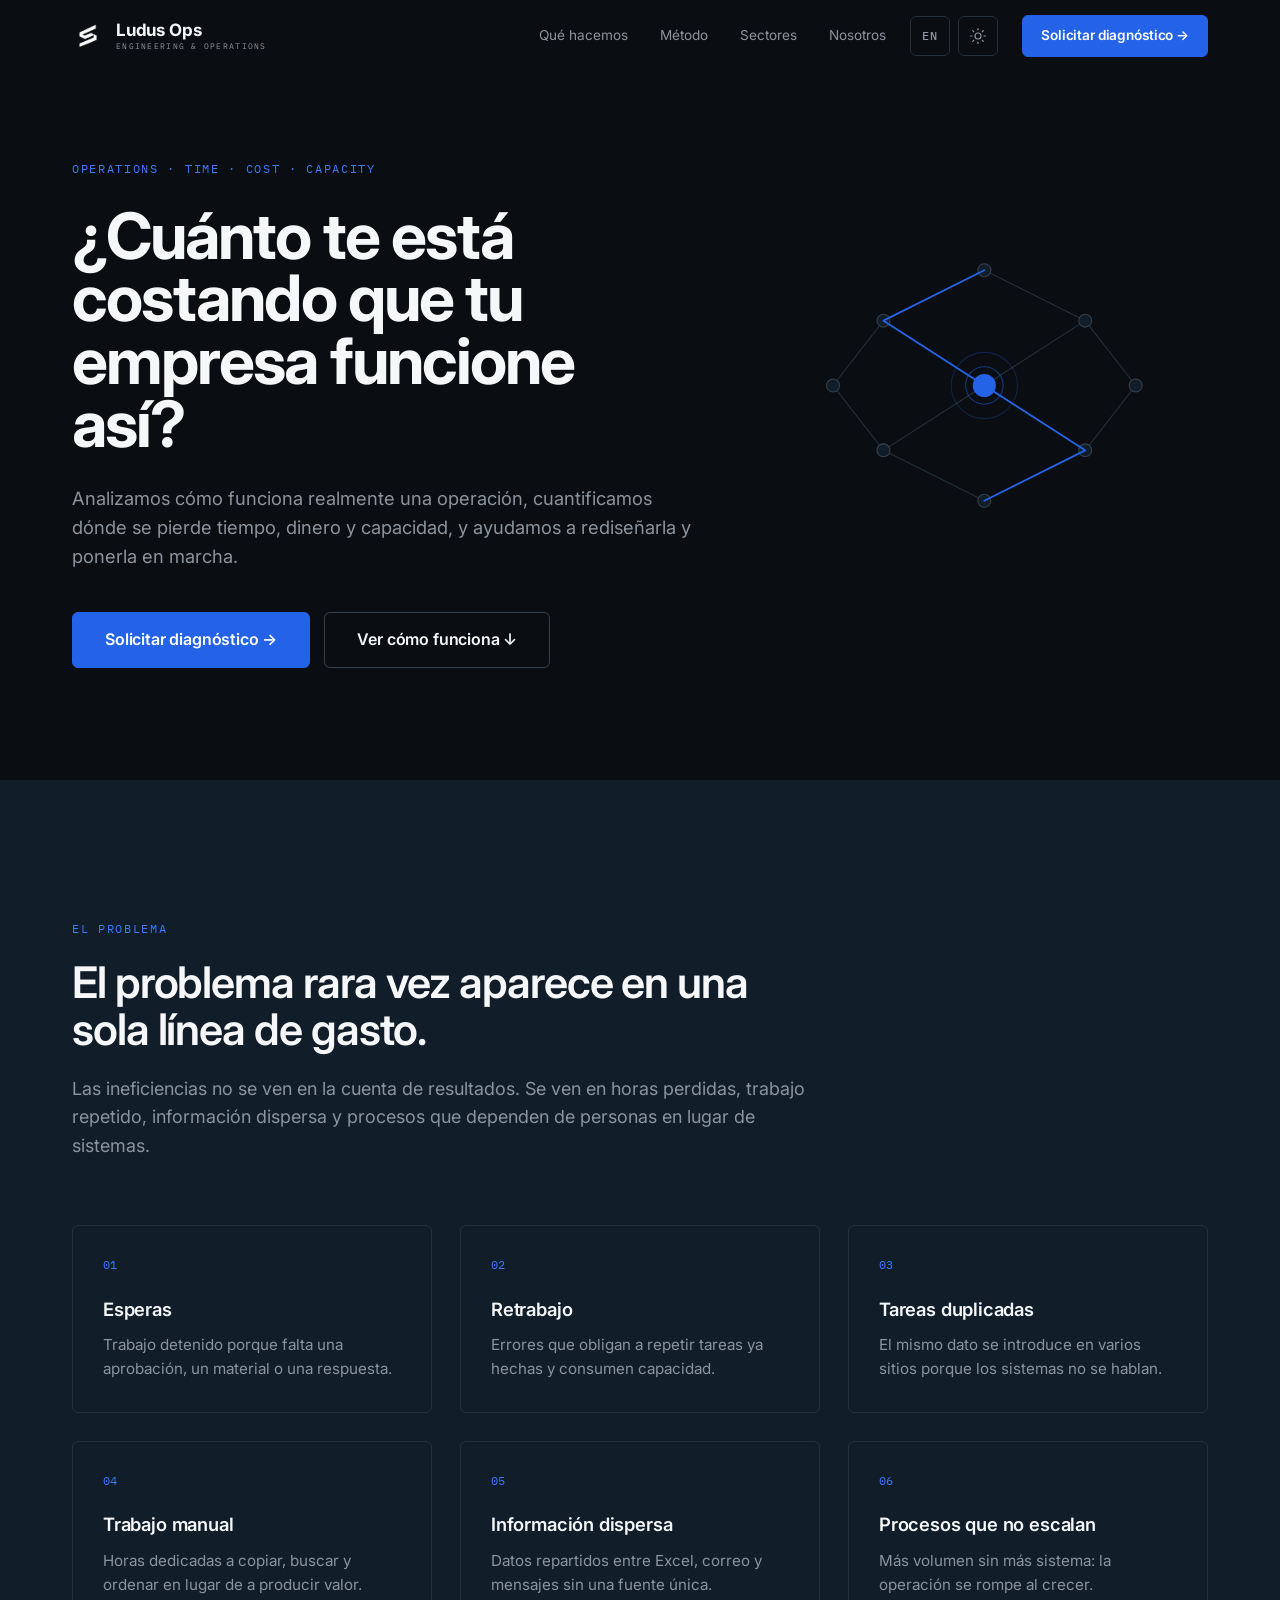
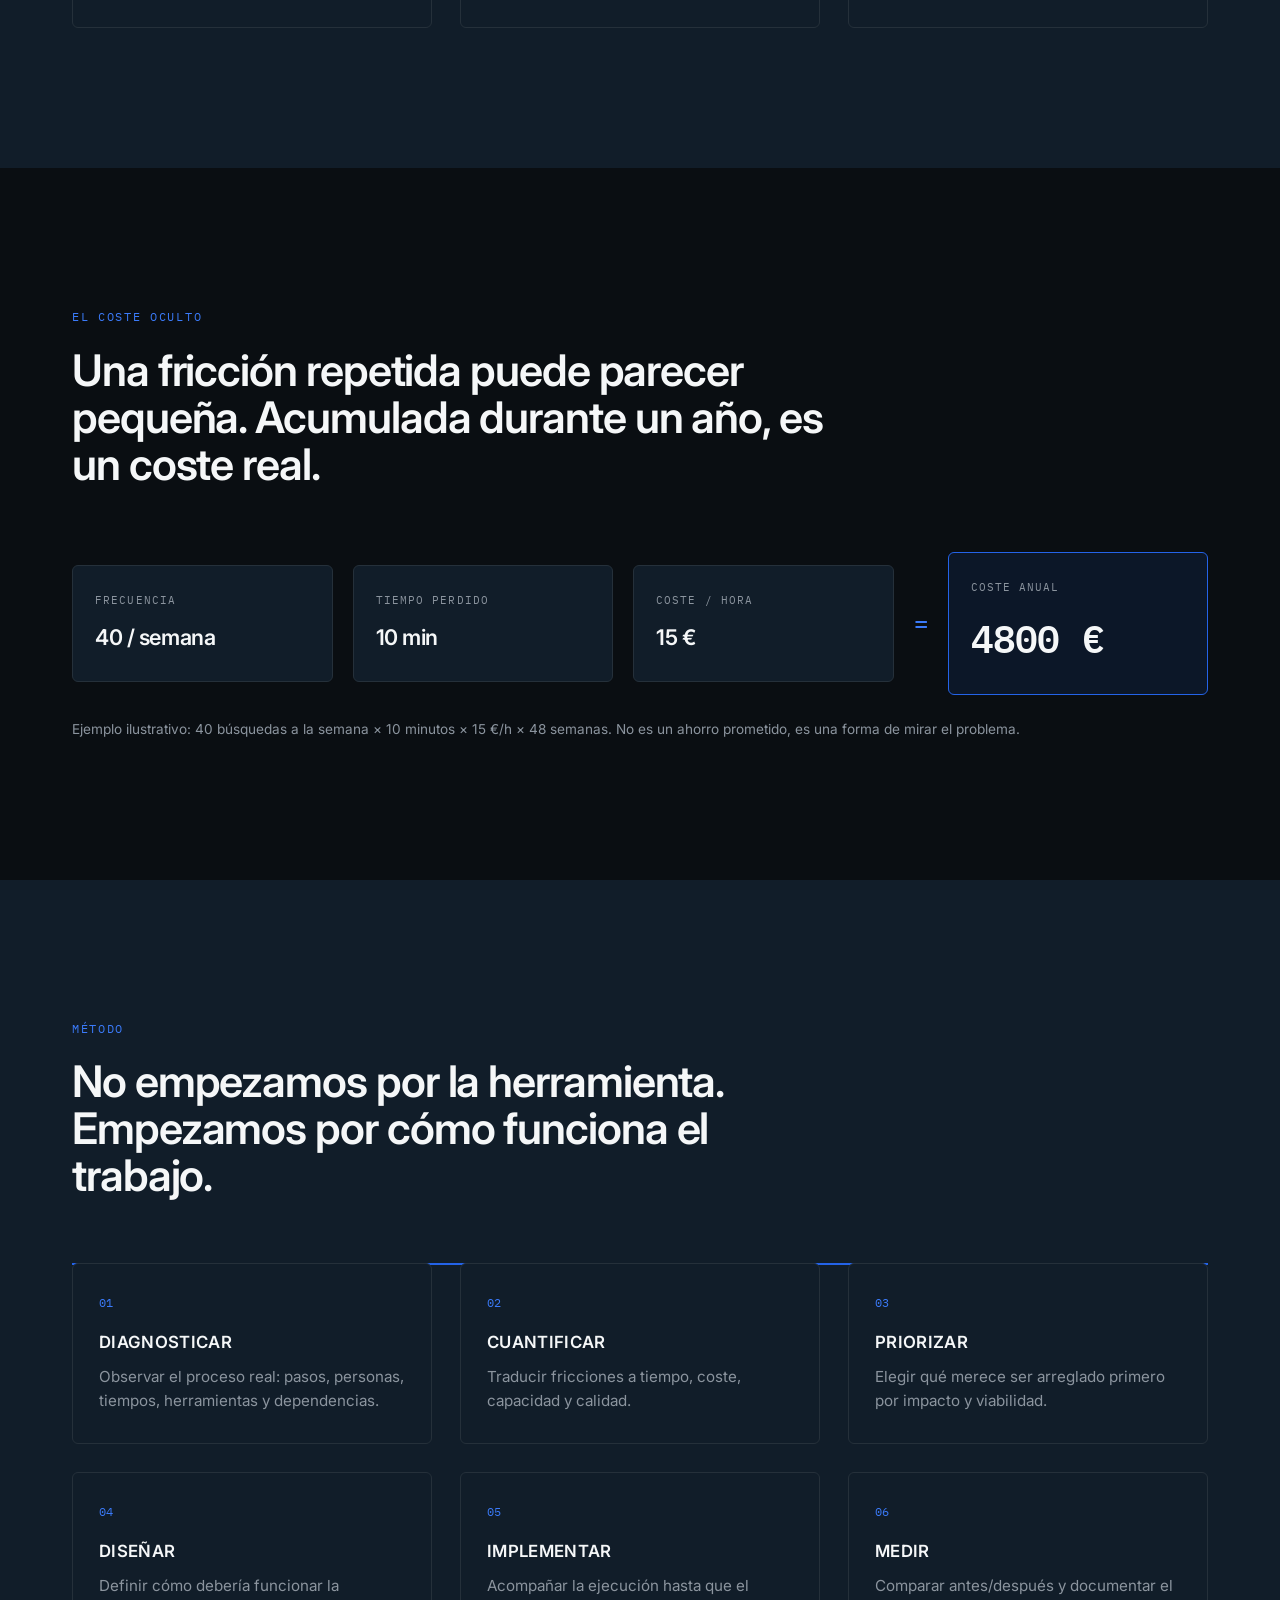
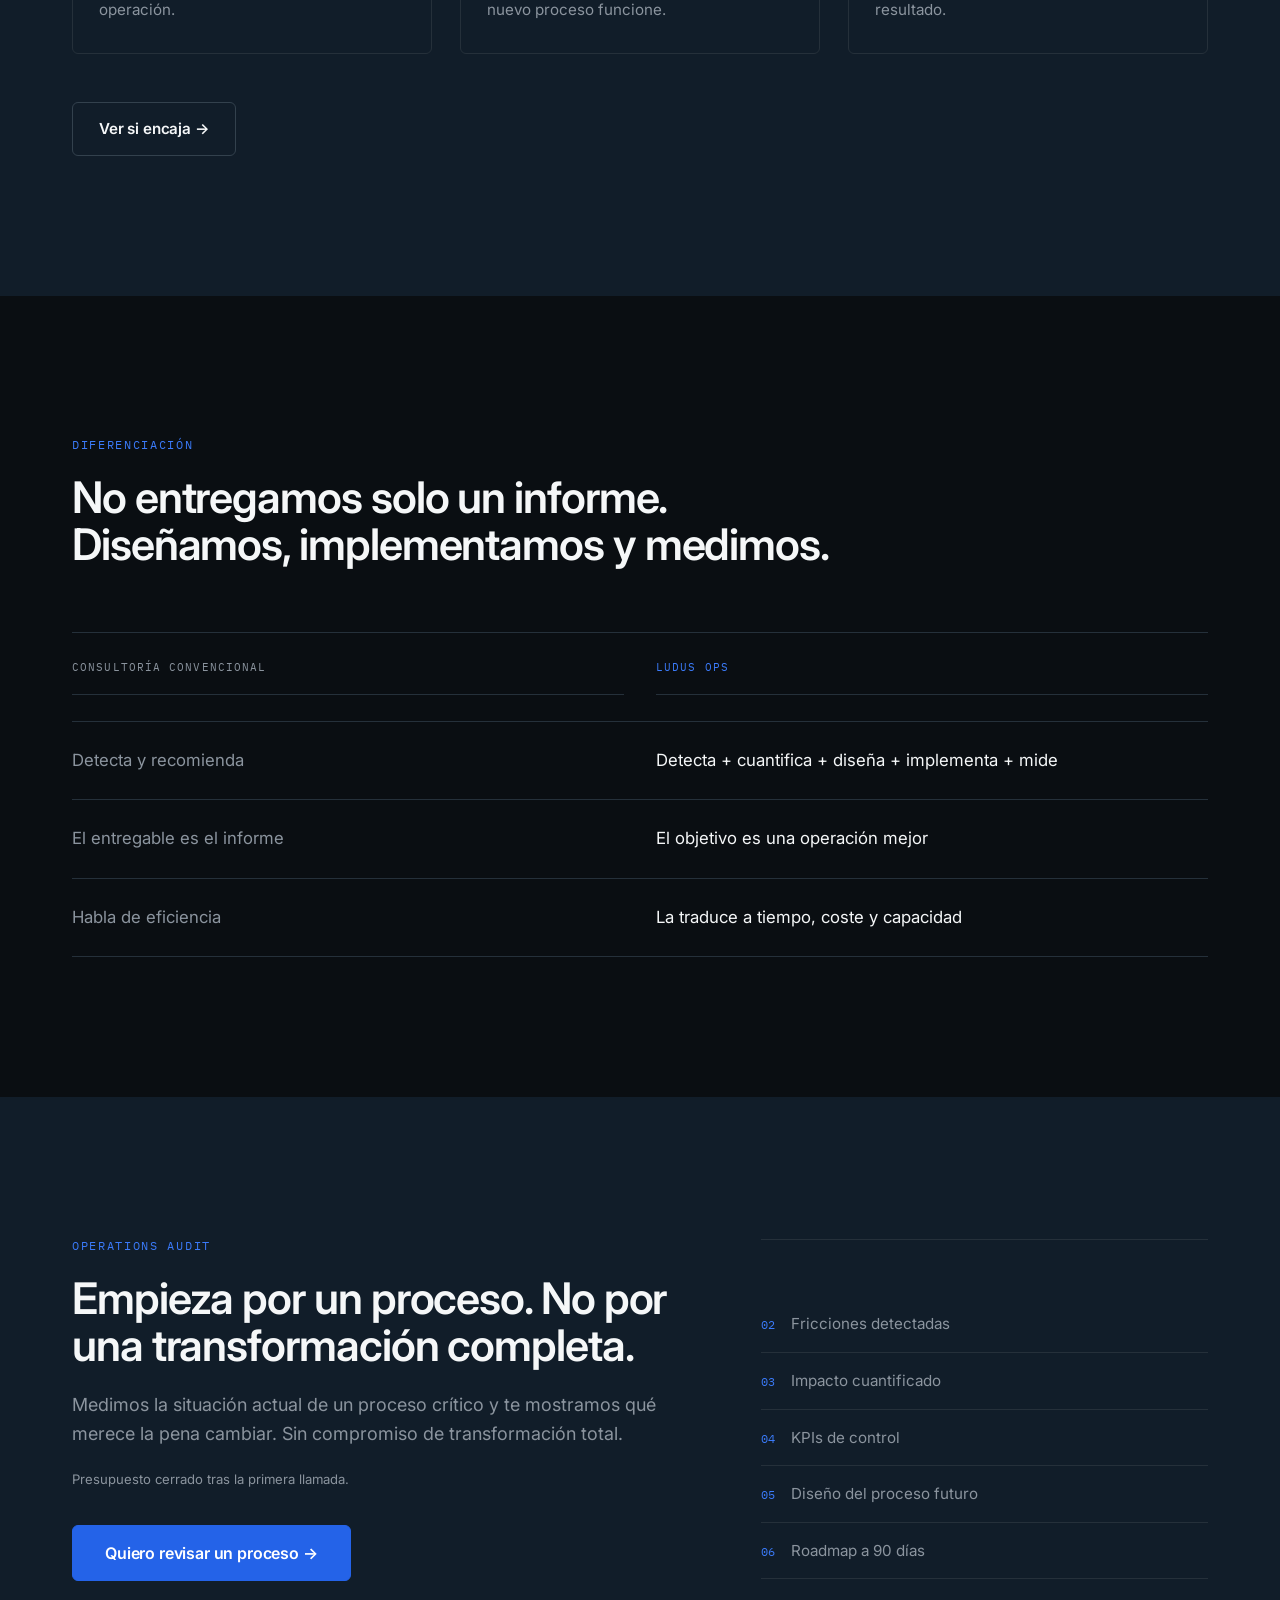
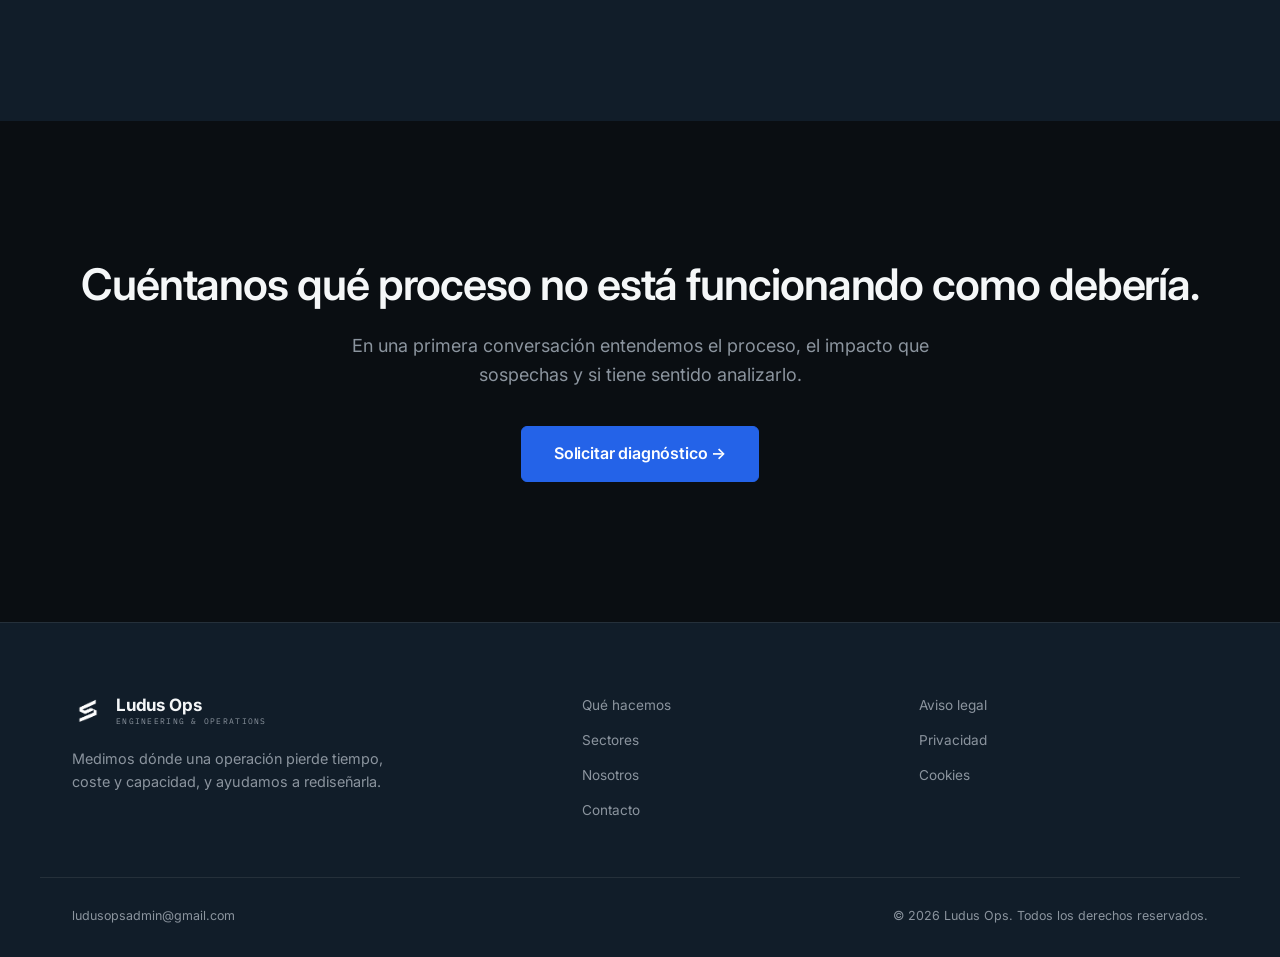
==== index.html @ 8fc9768c "Web Ludus Ops: captación de leads con Supabase y panel de diagnóstico" ====
<!DOCTYPE html>
<html lang="es">
<head>
  <meta charset="UTF-8" />
  <meta name="viewport" content="width=device-width, initial-scale=1.0" />

  <title>Ludus Ops — Engineering &amp; Operations Architecture</title>
  <meta name="description" content="Analizamos cómo funciona realmente tu operación, cuantificamos dónde se pierde tiempo, dinero y capacidad, y ayudamos a rediseñarla y ponerla en marcha." />
  <meta name="robots" content="index, follow" />
  <meta name="theme-color" content="#0A0E12" />

  <meta property="og:type" content="website" />
  <meta property="og:site_name" content="Ludus Ops" />
  <meta property="og:locale" content="es_ES" />
  <meta property="og:title" content="Ludus Ops — Engineering &amp; Operations Architecture" />
  <meta property="og:description" content="Analizamos cómo funciona realmente tu operación, cuantificamos dónde se pierde tiempo, dinero y capacidad, y ayudamos a rediseñarla." />
  <meta property="og:url" content="https://ludusops.com/" />
  <meta property="og:image" content="assets/og-image.svg" />
  <meta name="twitter:card" content="summary_large_image" />
  <meta name="twitter:title" content="Ludus Ops — Engineering &amp; Operations Architecture" />
  <meta name="twitter:description" content="Analizamos cómo funciona realmente tu operación y cuantificamos dónde se pierde tiempo, dinero y capacidad." />
  <meta name="twitter:image" content="assets/og-image.svg" />

  <link rel="icon" type="image/svg+xml" href="assets/favicon.svg" />
  <link rel="preconnect" href="https://fonts.googleapis.com" />
  <link rel="preconnect" href="https://fonts.gstatic.com" crossorigin />
  <link href="https://fonts.googleapis.com/css2?family=Inter:wght@400;500;600;700&family=IBM+Plex+Mono:wght@400;500&display=swap" rel="stylesheet" />
  <link rel="stylesheet" href="style.css" />
  <script>(function(){var d=document.documentElement;try{d.setAttribute('data-theme',localStorage.getItem('ludus-theme')==='light'?'light':'dark');if(localStorage.getItem('ludus-lang')==='en'){d.classList.add('i18n-pending');setTimeout(function(){d.classList.remove('i18n-pending');},1500);}}catch(e){d.setAttribute('data-theme','dark');}})();</script>
</head>
<body>
  <a class="skip-link" href="#inicio">Saltar al contenido</a>

  <!-- ============================= NAVBAR ============================= -->
  <header class="nav" id="nav">
    <div class="container nav__inner">
      <a class="logo" href="index.html" aria-label="Ludus Ops — Inicio">
        <img class="logo__mark" src="assets/logo-mark.png" alt="" width="34" height="34" />
        <span class="logo__text">
          <span class="logo__name">Ludus Ops</span>
          <span class="logo__sub">Engineering &amp; Operations</span>
        </span>
      </a>

      <nav class="nav__links" id="navLinks" aria-label="Navegación principal">
        <a href="que-hacemos.html">Qué hacemos</a>
        <a href="que-hacemos.html#metodo">Método</a>
        <a href="sectores.html">Sectores</a>
        <a href="nosotros.html">Nosotros</a>
        <a class="btn btn--primary nav__cta nav__cta--mobile" href="contacto.html">Solicitar diagnóstico →</a>
      </nav>

      <div class="nav__tools">
        <button class="nav__tool" id="langToggle" type="button" lang="en" aria-label="Switch to English">EN</button>
        <button class="nav__tool" id="themeToggle" type="button" aria-label="Activar modo claro">
          <svg class="icon-sun" viewBox="0 0 24 24" width="18" height="18" fill="none" stroke="currentColor" stroke-width="1.6" stroke-linecap="round" aria-hidden="true"><circle cx="12" cy="12" r="4"/><path d="M12 2v2M12 20v2M4.9 4.9l1.4 1.4M17.7 17.7l1.4 1.4M2 12h2M20 12h2M4.9 19.1l1.4-1.4M17.7 6.3l1.4-1.4"/></svg>
          <svg class="icon-moon" viewBox="0 0 24 24" width="18" height="18" fill="none" stroke="currentColor" stroke-width="1.6" stroke-linecap="round" stroke-linejoin="round" aria-hidden="true"><path d="M20 14.5A8 8 0 0 1 9.5 4a8 8 0 1 0 10.5 10.5z"/></svg>
        </button>
      </div>

      <a class="btn btn--primary nav__cta nav__cta--desktop" href="contacto.html">Solicitar diagnóstico →</a>

      <button class="nav__toggle" id="navToggle" type="button" aria-expanded="false" aria-controls="navLinks" aria-label="Abrir menú">
        <span></span><span></span><span></span>
      </button>
    </div>
  </header>

  <main>
    <!-- ============================= HERO ============================= -->
    <section class="hero" id="inicio">
      <div class="container hero__grid">
        <div class="hero__content">
          <p class="eyebrow hero__eyebrow">OPERATIONS · TIME · COST · CAPACITY</p>
          <h1 class="hero__title">¿Cuánto te está costando que tu empresa funcione así?</h1>
          <p class="hero__text">
            Analizamos cómo funciona realmente una operación, cuantificamos dónde se
            pierde tiempo, dinero y capacidad, y ayudamos a rediseñarla y ponerla en marcha.
          </p>
          <div class="hero__actions">
            <a class="btn btn--primary btn--lg" href="contacto.html">Solicitar diagnóstico →</a>
            <a class="btn btn--ghost btn--lg" href="#metodo">Ver cómo funciona ↓</a>
          </div>
        </div>

        <div class="hero__visual" aria-hidden="true">
          <svg viewBox="0 0 620 520" fill="none" xmlns="http://www.w3.org/2000/svg">
            <g stroke="#25303A" stroke-width="1.5">
              <path d="M310 60 L170 130 M310 60 L450 130 M170 130 L100 220 M170 130 L310 220 M450 130 L310 220 M450 130 L520 220 M100 220 L170 310 M310 220 L170 310 M310 220 L450 310 M520 220 L450 310 M170 310 L310 380 M450 310 L310 380" />
            </g>
            <g fill="#111D29" stroke="#33414D" stroke-width="1.5">
              <circle cx="310" cy="60" r="9" />
              <circle cx="170" cy="130" r="9" />
              <circle cx="450" cy="130" r="9" />
              <circle cx="100" cy="220" r="9" />
              <circle cx="520" cy="220" r="9" />
              <circle cx="170" cy="310" r="9" />
              <circle cx="450" cy="310" r="9" />
              <circle cx="310" cy="380" r="9" />
            </g>
            <path d="M310 60 L170 130 L310 220 L450 310 L310 380" stroke="#2463E8" stroke-width="2.5" stroke-linecap="round" stroke-linejoin="round" />
            <circle cx="310" cy="220" r="46" fill="none" stroke="#2463E8" stroke-opacity="0.25" stroke-width="1.5" />
            <circle cx="310" cy="220" r="16" fill="#2463E8" />
            <circle cx="310" cy="220" r="26" fill="none" stroke="#2463E8" stroke-opacity="0.5" stroke-width="1.5" />
          </svg>
        </div>
      </div>
    </section>

    <!-- ============================= PROBLEMA ============================= -->
    <section class="section section--surface" id="problema">
      <div class="container">
        <div class="section__head">
          <p class="eyebrow">EL PROBLEMA</p>
          <h2 class="h2">El problema rara vez aparece en una sola línea de gasto.</h2>
          <p class="lead">
            Las ineficiencias no se ven en la cuenta de resultados. Se ven en horas
            perdidas, trabajo repetido, información dispersa y procesos que dependen
            de personas en lugar de sistemas.
          </p>
        </div>

        <ul class="grid grid--3" data-reveal-group>
          <li class="card" data-reveal>
            <span class="card__num">01</span>
            <h3 class="card__title">Esperas</h3>
            <p class="card__text">Trabajo detenido porque falta una aprobación, un material o una respuesta.</p>
          </li>
          <li class="card" data-reveal>
            <span class="card__num">02</span>
            <h3 class="card__title">Retrabajo</h3>
            <p class="card__text">Errores que obligan a repetir tareas ya hechas y consumen capacidad.</p>
          </li>
          <li class="card" data-reveal>
            <span class="card__num">03</span>
            <h3 class="card__title">Tareas duplicadas</h3>
            <p class="card__text">El mismo dato se introduce en varios sitios porque los sistemas no se hablan.</p>
          </li>
          <li class="card" data-reveal>
            <span class="card__num">04</span>
            <h3 class="card__title">Trabajo manual</h3>
            <p class="card__text">Horas dedicadas a copiar, buscar y ordenar en lugar de a producir valor.</p>
          </li>
          <li class="card" data-reveal>
            <span class="card__num">05</span>
            <h3 class="card__title">Información dispersa</h3>
            <p class="card__text">Datos repartidos entre Excel, correo y mensajes sin una fuente única.</p>
          </li>
          <li class="card" data-reveal>
            <span class="card__num">06</span>
            <h3 class="card__title">Procesos que no escalan</h3>
            <p class="card__text">Más volumen sin más sistema: la operación se rompe al crecer.</p>
          </li>
        </ul>
      </div>
    </section>

    <!-- ============================= COSTE OCULTO ============================= -->
    <section class="section" id="coste">
      <div class="container">
        <div class="section__head">
          <p class="eyebrow">EL COSTE OCULTO</p>
          <h2 class="h2">Una fricción repetida puede parecer pequeña. Acumulada durante un año, es un coste real.</h2>
        </div>

        <div class="cost" data-reveal-group>
          <div class="cost__factor" data-reveal>
            <p class="cost__label">Frecuencia</p>
            <p class="cost__value">40 / semana</p>
          </div>
          <div class="cost__factor" data-reveal>
            <p class="cost__label">Tiempo perdido</p>
            <p class="cost__value">10 min</p>
          </div>
          <div class="cost__factor" data-reveal>
            <p class="cost__label">Coste / hora</p>
            <p class="cost__value">15 €</p>
          </div>
          <p class="cost__op" aria-hidden="true">=</p>
          <div class="cost__result" data-reveal>
            <p class="cost__label">Coste anual</p>
            <p class="cost__value" data-count-to="4800" data-count-prefix="" data-count-suffix=" €">0 €</p>
          </div>
        </div>

        <p class="cost__note">
          Ejemplo ilustrativo: 40 búsquedas a la semana × 10 minutos × 15 €/h × 48 semanas.
          No es un ahorro prometido, es una forma de mirar el problema.
        </p>
      </div>
    </section>

    <!-- ============================= MÉTODO ============================= -->
    <section class="section section--surface" id="metodo">
      <div class="container">
        <div class="section__head">
          <p class="eyebrow">MÉTODO</p>
          <h2 class="h2">No empezamos por la herramienta. Empezamos por cómo funciona el trabajo.</h2>
        </div>

        <div class="method" data-reveal-group>
          <svg class="method-line" viewBox="0 0 100 2" preserveAspectRatio="none" aria-hidden="true">
            <path class="step-line" d="M0 1 H100" pathLength="1" />
          </svg>

          <article class="method__step" data-reveal>
            <span class="method__num">01</span>
            <h3 class="method__title">DIAGNOSTICAR</h3>
            <p class="method__text">Observar el proceso real: pasos, personas, tiempos, herramientas y dependencias.</p>
          </article>
          <article class="method__step" data-reveal>
            <span class="method__num">02</span>
            <h3 class="method__title">CUANTIFICAR</h3>
            <p class="method__text">Traducir fricciones a tiempo, coste, capacidad y calidad.</p>
          </article>
          <article class="method__step" data-reveal>
            <span class="method__num">03</span>
            <h3 class="method__title">PRIORIZAR</h3>
            <p class="method__text">Elegir qué merece ser arreglado primero por impacto y viabilidad.</p>
          </article>
          <article class="method__step" data-reveal>
            <span class="method__num">04</span>
            <h3 class="method__title">DISEÑAR</h3>
            <p class="method__text">Definir cómo debería funcionar la operación.</p>
          </article>
          <article class="method__step" data-reveal>
            <span class="method__num">05</span>
            <h3 class="method__title">IMPLEMENTAR</h3>
            <p class="method__text">Acompañar la ejecución hasta que el nuevo proceso funcione.</p>
          </article>
          <article class="method__step" data-reveal>
            <span class="method__num">06</span>
            <h3 class="method__title">MEDIR</h3>
            <p class="method__text">Comparar antes/después y documentar el resultado.</p>
          </article>
        </div>

        <div style="margin-top: 48px;">
          <a class="btn btn--ghost" href="que-hacemos.html">Ver si encaja →</a>
        </div>
      </div>
    </section>

    <!-- ============================= DIFERENCIACIÓN ============================= -->
    <section class="section" id="diferenciacion">
      <div class="container">
        <div class="section__head">
          <p class="eyebrow">DIFERENCIACIÓN</p>
          <h2 class="h2">No entregamos solo un informe. Diseñamos, implementamos y medimos.</h2>
        </div>

        <div class="compare" data-reveal-group>
          <div class="compare__row" data-reveal>
            <p class="compare__head">Consultoría convencional</p>
            <p class="compare__head compare__head--us">Ludus Ops</p>
          </div>
          <div class="compare__row" data-reveal>
            <p class="compare__cell compare__cell--them">Detecta y recomienda</p>
            <p class="compare__cell compare__cell--us">Detecta + cuantifica + diseña + implementa + mide</p>
          </div>
          <div class="compare__row" data-reveal>
            <p class="compare__cell compare__cell--them">El entregable es el informe</p>
            <p class="compare__cell compare__cell--us">El objetivo es una operación mejor</p>
          </div>
          <div class="compare__row" data-reveal>
            <p class="compare__cell compare__cell--them">Habla de eficiencia</p>
            <p class="compare__cell compare__cell--us">La traduce a tiempo, coste y capacidad</p>
          </div>
        </div>
      </div>
    </section>

    <!-- ============================= ENTRADA ============================= -->
    <section class="section section--surface" id="entrada">
      <div class="container audit">
        <div data-reveal>
          <p class="eyebrow">OPERATIONS AUDIT</p>
          <h2 class="h2">Empieza por un proceso. No por una transformación completa.</h2>
          <p class="lead">
            Medimos la situación actual de un proceso crítico y te mostramos qué merece
            la pena cambiar. Sin compromiso de transformación total.
          </p>
          <p class="form__note" style="margin-top: 20px;">Presupuesto cerrado tras la primera llamada.</p>
          <div style="margin-top: 36px;">
            <a class="btn btn--primary btn--lg" href="contacto.html">Quiero revisar un proceso →</a>
          </div>
        </div>

        <ul class="audit__list" data-reveal-group>
          <li class="audit__item" data-reveal="left"><span class="num">01</span><span>Mapa del proceso</span></li>
          <li class="audit__item" data-reveal="left"><span class="num">02</span><span>Fricciones detectadas</span></li>
          <li class="audit__item" data-reveal="left"><span class="num">03</span><span>Impacto cuantificado</span></li>
          <li class="audit__item" data-reveal="left"><span class="num">04</span><span>KPIs de control</span></li>
          <li class="audit__item" data-reveal="left"><span class="num">05</span><span>Diseño del proceso futuro</span></li>
          <li class="audit__item" data-reveal="left"><span class="num">06</span><span>Roadmap a 90 días</span></li>
        </ul>
      </div>
    </section>

    <!-- ============================= CTA FINAL ============================= -->
    <section class="cta-final">
      <div class="container">
        <h2 class="h2" data-reveal>Cuéntanos qué proceso no está funcionando como debería.</h2>
        <p class="lead" data-reveal>En una primera conversación entendemos el proceso, el impacto que sospechas y si tiene sentido analizarlo.</p>
        <a class="btn btn--primary btn--lg" href="contacto.html" data-reveal>Solicitar diagnóstico →</a>
      </div>
    </section>
  </main>

  <!-- ============================= FOOTER ============================= -->
  <footer class="footer">
    <div class="container footer__inner">
      <div class="footer__brand">
        <a class="logo" href="index.html" aria-label="Ludus Ops — Inicio">
          <img class="logo__mark" src="assets/logo-mark.png" alt="" width="34" height="34" />
          <span class="logo__text">
            <span class="logo__name">Ludus Ops</span>
            <span class="logo__sub">Engineering &amp; Operations</span>
          </span>
        </a>
        <p class="footer__tagline">Medimos dónde una operación pierde tiempo, coste y capacidad, y ayudamos a rediseñarla.</p>
      </div>

      <nav class="footer__nav" aria-label="Navegación de pie de página">
        <a href="que-hacemos.html">Qué hacemos</a>
        <a href="sectores.html">Sectores</a>
        <a href="nosotros.html">Nosotros</a>
        <a href="contacto.html">Contacto</a>
      </nav>

      <div class="footer__legal">
        <a href="aviso-legal.html">Aviso legal</a>
        <a href="privacidad.html">Privacidad</a>
        <a href="cookies.html">Cookies</a>
      </div>
    </div>

    <div class="container footer__bottom">
      <p class="footer__mail"><a href="mailto:ludusopsadmin@gmail.com">ludusopsadmin@gmail.com</a></p>
      <p class="footer__copy">© <span id="year">2026</span> Ludus Ops. Todos los derechos reservados.</p>
    </div>
  </footer>

  <script src="i18n.js" defer></script>
  <script src="script.js" defer></script>
</body>
</html>
---- style.css ----
/* ==========================================================================
   Ludus Ops — Engineering & Operations Architecture
   style.css
   Orden: tokens · reset · layout · components · motion · responsive
   ========================================================================== */

/* ----------------------------- TOKENS ------------------------------------ */
:root {
  box-sizing: border-box;
  color-scheme: dark;

  /* Color — blueprint 02 */
  --bg: #0A0E12;
  --surface: #111D29;
  --surface-2: #172532;
  --accent: #2463E8;
  --accent-light: #3B7BFA;
  --accent-soft: rgba(36, 99, 232, 0.10);
  --fg: #F5F7F8;
  --fg-muted: #8B949E;
  --line: #25303A;
  --line-strong: #33414D;
  --danger: #FF6B6B;
  --success: #5FD48A;

  /* Type */
  --font-display: 'Inter', -apple-system, BlinkMacSystemFont, 'Segoe UI', Helvetica, Arial, sans-serif;
  --font-mono: 'IBM Plex Mono', ui-monospace, SFMono-Regular, Menlo, Consolas, monospace;

  /* Motion — blueprint 13 */
  --ease-out: cubic-bezier(.16,1,.3,1);
  --ease-in-out: cubic-bezier(.4,0,.2,1);
  --dur-hover: 180ms;
  --dur-panel: 400ms;
  --dur-reveal: 600ms;
  --dur-draw: 1000ms;
  --dur-page: 350ms;

  /* Layout — blueprint 03 */
  --container: 1200px;
  --gutter: 32px;
  --gap: 28px;
  --radius: 6px;
  --nav-h: 72px;
  --bg-rgb: 10, 14, 18;
}

[data-theme="light"] {
  color-scheme: light;
  --bg: #F5F7F8;
  --bg-rgb: 245, 247, 248;
  --surface: #FFFFFF;
  --surface-2: #EDF1F5;
  --accent: #2463E8;
  --accent-light: #1F56D1;
  --accent-soft: rgba(36, 99, 232, 0.08);
  --fg: #0A0E12;
  --fg-muted: #525C66;
  --line: #DCE2E8;
  --line-strong: #C2CBD4;
}

.i18n-pending body { visibility: hidden; }

*, *::before, *::after { box-sizing: inherit; margin: 0; padding: 0; }

@media (prefers-reduced-motion: reduce) {
  *, *::before, *::after {
    animation-duration: 0.01ms !important;
    animation-iteration-count: 1 !important;
    transition-duration: 0.01ms !important;
    scroll-behavior: auto !important;
  }
}

html { scroll-behavior: smooth; }

body {
  background: var(--bg);
  color: var(--fg);
  font: 18px/1.55 var(--font-display);
  overflow-x: hidden;
  -webkit-font-smoothing: antialiased;
  -moz-osx-font-smoothing: grayscale;
}

::selection { background: var(--accent); color: #fff; }

a { color: inherit; text-decoration: none; }
ul, ol { list-style: none; }
img, svg { display: block; max-width: 100%; }
button, input, select, textarea { font: inherit; color: inherit; }

/* ----------------------------- LAYOUT ------------------------------------ */
.skip-link {
  position: absolute;
  top: -100%;
  left: 16px;
  z-index: 1000;
  background: var(--accent);
  color: #fff;
  padding: 10px 16px;
  border-radius: var(--radius);
  font-weight: 600;
  font-size: 13px;
}
.skip-link:focus { top: 16px; }

.container {
  width: 100%;
  max-width: var(--container);
  margin: 0 auto;
  padding: 0 var(--gutter);
}

.section { padding: 140px 0; position: relative; }
.section--surface { background: var(--surface); }
.section--tight { padding: 96px 0; }

.section__head { max-width: 760px; margin-bottom: 64px; }
.section__head--center { margin-left: auto; margin-right: auto; text-align: center; }

.eyebrow {
  font-family: var(--font-mono);
  font-size: 12px;
  letter-spacing: .14em;
  text-transform: uppercase;
  color: var(--accent-light);
  margin-bottom: 20px;
}

.h1 {
  font-size: clamp(2.625rem, 5vw, 5rem);
  font-weight: 700;
  line-height: 0.98;
  letter-spacing: -0.03em;
}
.h2 {
  font-size: clamp(2rem, 3.4vw, 3rem);
  font-weight: 600;
  line-height: 1.08;
  letter-spacing: -0.025em;
}
.h3 { font-size: 1.25rem; font-weight: 600; line-height: 1.3; letter-spacing: -0.01em; }

.lead {
  font-size: 1.125rem;
  line-height: 1.6;
  color: var(--fg-muted);
  margin-top: 22px;
}

.mono { font-family: var(--font-mono); }
.accent { color: var(--accent-light); }

/* ----------------------------- MOTION ------------------------------------ */
[data-reveal] {
  opacity: 0;
  transform: translateY(20px);
  transition: opacity var(--dur-reveal) var(--ease-out), transform var(--dur-reveal) var(--ease-out);
}
[data-reveal].is-visible { opacity: 1; transform: translateY(0); }

[data-reveal="left"] { transform: translateX(-16px); }
[data-reveal="left"].is-visible { transform: translateX(0); }

[data-reveal="scale"] { transform: scale(0.97); }
[data-reveal="scale"].is-visible { transform: scale(1); }

@media (prefers-reduced-motion: reduce) {
  [data-reveal] { opacity: 1 !important; transform: none !important; }
}

/* ----------------------------- BUTTONS ----------------------------------- */
.btn {
  display: inline-flex;
  align-items: center;
  justify-content: center;
  gap: 8px;
  min-height: 54px;
  padding: 0 26px;
  border-radius: var(--radius);
  font-size: 0.95rem;
  font-weight: 600;
  letter-spacing: -0.01em;
  border: 1px solid transparent;
  cursor: pointer;
  transition: background var(--dur-hover) ease-out,
              color var(--dur-hover) ease-out,
              border-color var(--dur-hover) ease-out,
              transform var(--dur-hover) ease-out;
}
.btn:hover { transform: translateY(-2px); }

.btn--primary { background: var(--accent); color: #fff; border-color: var(--accent); }
.btn--primary:hover { background: var(--accent-light); border-color: var(--accent-light); }

.btn--ghost { background: transparent; color: var(--fg); border-color: var(--line-strong); }
.btn--ghost:hover { border-color: var(--accent); color: var(--accent-light); }

.btn--lg { min-height: 56px; padding: 0 32px; font-size: 1rem; }
.btn--block { width: 100%; }

/* ----------------------------- NAVBAR ------------------------------------ */
.nav {
  position: fixed;
  top: 0; left: 0; right: 0;
  z-index: 100;
  height: var(--nav-h);
  border-bottom: 1px solid transparent;
  transition: background var(--dur-hover), border-color var(--dur-hover), backdrop-filter var(--dur-hover);
}
.nav.is-scrolled {
  background: rgba(var(--bg-rgb), 0.90);
  backdrop-filter: blur(12px);
  -webkit-backdrop-filter: blur(12px);
  border-bottom-color: var(--line);
}

.nav__inner {
  height: var(--nav-h);
  display: flex;
  align-items: center;
  justify-content: space-between;
  gap: 24px;
}

.logo { display: flex; align-items: center; gap: 12px; flex: none; }
.logo__mark { height: 32px; width: auto; flex: none; filter: brightness(0) invert(1); }
.logo__text { display: flex; flex-direction: column; line-height: 1.1; }
.logo__name { font-size: 17px; font-weight: 700; letter-spacing: -0.01em; }
.logo__sub {
  font-family: var(--font-mono);
  font-size: 8px;
  letter-spacing: 0.16em;
  text-transform: uppercase;
  color: var(--fg-muted);
  margin-top: 2px;
}

.nav__links { display: flex; align-items: center; gap: 32px; margin-left: auto; }
.nav__links > a {
  position: relative;
  font-size: 0.85rem;
  color: var(--fg-muted);
  transition: color var(--dur-hover);
}
.nav__links > a::after {
  content: '';
  position: absolute;
  left: 0; bottom: -6px;
  width: 20px; height: 1px;
  background: var(--accent-light);
  transform: scaleX(0);
  transform-origin: left;
  transition: transform var(--dur-hover) var(--ease-out);
}
.nav__links > a:hover,
.nav__links > a.is-active { color: var(--fg); }
.nav__links > a:hover::after,
.nav__links > a.is-active::after { transform: scaleX(1); }

.nav__cta { min-height: 42px; padding: 0 18px; font-size: 0.85rem; }
.nav__cta--mobile { display: none; }

.nav__toggle {
  display: none;
  width: 44px; height: 44px;
  border: 1px solid var(--line);
  background: var(--surface);
  border-radius: var(--radius);
  flex-direction: column;
  align-items: center;
  justify-content: center;
  gap: 5px;
  cursor: pointer;
}
.nav__toggle span {
  display: block; width: 18px; height: 2px;
  background: var(--fg); border-radius: 1px;
  transition: transform var(--dur-hover), opacity var(--dur-hover);
}
.nav__toggle[aria-expanded="true"] span:nth-child(1) { transform: translateY(7px) rotate(45deg); }
.nav__toggle[aria-expanded="true"] span:nth-child(2) { opacity: 0; }
.nav__toggle[aria-expanded="true"] span:nth-child(3) { transform: translateY(-7px) rotate(-45deg); }

/* ----------------------------- FOOTER ------------------------------------ */
.footer { background: var(--surface); border-top: 1px solid var(--line); padding: 72px 0 32px; }
.footer__inner {
  display: grid;
  grid-template-columns: 1.6fr 1fr 1fr;
  gap: 48px;
  padding-bottom: 56px;
  border-bottom: 1px solid var(--line);
}
.footer__tagline { margin-top: 20px; font-size: 0.9rem; color: var(--fg-muted); max-width: 320px; line-height: 1.6; }
.footer__nav, .footer__legal { display: flex; flex-direction: column; gap: 14px; }
.footer__nav a, .footer__legal a {
  font-size: 0.85rem; color: var(--fg-muted); transition: color var(--dur-hover);
}
.footer__nav a:hover, .footer__legal a:hover { color: var(--fg); }
.footer__bottom {
  display: flex; align-items: center; justify-content: space-between;
  gap: 20px; padding-top: 28px; flex-wrap: wrap;
  font-size: 0.78rem; color: var(--fg-muted);
}
.footer__bottom a { color: var(--fg-muted); transition: color var(--dur-hover); }
.footer__bottom a:hover { color: var(--accent-light); }

/* ----------------------------- HERO -------------------------------------- */
.hero {
  min-height: 780px;
  display: flex;
  align-items: center;
  padding: calc(var(--nav-h) + 72px) 0 96px;
  position: relative;
  overflow: hidden;
}
.hero__grid { display: grid; grid-template-columns: 7fr 5fr; align-items: center; gap: 64px; }
.hero__eyebrow { margin-bottom: 26px; }
.hero__title {
  font-size: clamp(2.625rem, 5vw, 5rem);
  font-weight: 700;
  line-height: 0.98;
  letter-spacing: -0.03em;
  max-width: 15ch;
}
.hero__text { margin-top: 28px; font-size: 1.15rem; line-height: 1.6; color: var(--fg-muted); max-width: 56ch; }
.hero__actions { display: flex; flex-wrap: wrap; gap: 14px; margin-top: 40px; }
.hero__visual { position: relative; }
.hero__visual svg { width: 100%; height: auto; }

/* Hero entrance — blueprint 05 */
.hero__content > * {
  opacity: 0;
  animation: heroIn 650ms var(--ease-out) forwards;
}
.hero__eyebrow { animation-delay: 0ms; }
.hero__title { animation-delay: 70ms; }
.hero__text { animation-delay: 140ms; }
.hero__actions { animation-delay: 210ms; }
.hero__visual {
  opacity: 0;
  animation: heroVisualIn 700ms var(--ease-out) 280ms forwards;
}
@keyframes heroIn {
  from { opacity: 0; transform: translateY(24px); }
  to { opacity: 1; transform: translateY(0); }
}
@keyframes heroVisualIn {
  from { opacity: 0; transform: scale(0.97); }
  to { opacity: 1; transform: scale(1); }
}
@media (prefers-reduced-motion: reduce) {
  .hero__content > *, .hero__visual { opacity: 1 !important; animation: none !important; }
}

/* ----------------------------- PAGE HERO --------------------------------- */
.page-hero { padding: calc(var(--nav-h) + 104px) 0 80px; border-bottom: 1px solid var(--line); }
.page-hero__title {
  font-size: clamp(2.125rem, 4vw, 3.5rem);
  font-weight: 700;
  line-height: 1.04;
  letter-spacing: -0.03em;
  max-width: 22ch;
}
.page-hero__text { margin-top: 26px; font-size: 1.1rem; line-height: 1.6; color: var(--fg-muted); max-width: 62ch; }

/* ----------------------------- GRID / CARDS ------------------------------ */
.grid { display: grid; gap: var(--gap); }
.grid--2 { grid-template-columns: repeat(2, 1fr); }
.grid--3 { grid-template-columns: repeat(3, 1fr); }

.card {
  background: var(--surface);
  border: 1px solid var(--line);
  border-radius: var(--radius);
  padding: 30px;
  transition: transform var(--dur-hover) var(--ease-out),
              border-color var(--dur-hover),
              background var(--dur-hover);
}
.card:hover { transform: translateY(-4px); border-color: var(--line-strong); background: var(--surface-2); }
.card__num {
  font-family: var(--font-mono);
  font-size: 12px;
  color: var(--accent-light);
  display: block;
  margin-bottom: 20px;
}
.card__title { font-size: 1.15rem; font-weight: 600; margin-bottom: 10px; letter-spacing: -0.01em; }
.card__text { font-size: 0.95rem; line-height: 1.6; color: var(--fg-muted); }

/* ----------------------------- COST FORMULA ------------------------------ */
.cost { display: grid; grid-template-columns: repeat(3, 1fr) auto 1fr; gap: 20px; align-items: center; }
.cost__factor {
  background: var(--surface);
  border: 1px solid var(--line);
  border-radius: var(--radius);
  padding: 26px 22px;
}
.cost__label {
  font-family: var(--font-mono);
  font-size: 11px;
  letter-spacing: 0.1em;
  text-transform: uppercase;
  color: var(--fg-muted);
  margin-bottom: 12px;
}
.cost__value { font-size: 1.35rem; font-weight: 600; letter-spacing: -0.02em; }
.cost__op { font-family: var(--font-mono); font-size: 1.5rem; color: var(--accent-light); text-align: center; }
.cost__result {
  background: var(--accent-soft);
  border: 1px solid var(--accent);
  border-radius: var(--radius);
  padding: 26px 22px;
}
.cost__result .cost__value { font-family: var(--font-mono); font-size: clamp(2rem, 3vw, 2.75rem); color: var(--fg); }
.cost__note { margin-top: 24px; font-size: 0.85rem; color: var(--fg-muted); }

/* ----------------------------- METHOD TIMELINE --------------------------- */
.method { display: grid; grid-template-columns: repeat(3, 1fr); gap: var(--gap); position: relative; }
.method__step {
  position: relative;
  padding: 30px 26px;
  background: var(--surface);
  border: 1px solid var(--line);
  border-radius: var(--radius);
  transition: border-color var(--dur-hover), background var(--dur-hover);
}
.method__step:hover { border-color: var(--line-strong); background: var(--surface-2); }
.method__num { font-family: var(--font-mono); font-size: 12px; color: var(--accent-light); display: block; margin-bottom: 16px; }
.method__title { font-size: 1.05rem; font-weight: 600; letter-spacing: 0.02em; margin-bottom: 10px; }
.method__text { font-size: 0.95rem; color: var(--fg-muted); line-height: 1.6; }

.method-line { position: absolute; top: 0; left: 0; width: 100%; height: 2px; overflow: visible; pointer-events: none; }
.step-line {
  stroke: var(--accent);
  stroke-width: 2;
  stroke-dasharray: 1;
  stroke-dashoffset: 1;
  transition: stroke-dashoffset var(--dur-draw) var(--ease-out);
}
.step-line.is-visible { stroke-dashoffset: 0; }
@media (prefers-reduced-motion: reduce) { .step-line { stroke-dashoffset: 0 !important; } }

/* ----------------------------- COMPARISON -------------------------------- */
.compare { border-top: 1px solid var(--line); }
.compare__row {
  display: grid;
  grid-template-columns: 1fr 1fr;
  gap: 32px;
  padding: 26px 0;
  border-bottom: 1px solid var(--line);
}
.compare__head {
  font-family: var(--font-mono);
  font-size: 11px;
  letter-spacing: 0.1em;
  text-transform: uppercase;
  color: var(--fg-muted);
  padding-bottom: 18px;
  border-bottom: 1px solid var(--line);
}
.compare__head--us { color: var(--accent-light); }
.compare__cell { font-size: 1.05rem; line-height: 1.5; }
.compare__cell--them { color: var(--fg-muted); }

/* ----------------------------- AUDIT ENTRY ------------------------------- */
.audit { display: grid; grid-template-columns: 7fr 5fr; gap: 64px; align-items: center; }
.audit__list { border-top: 1px solid var(--line); }
.audit__item {
  display: flex;
  align-items: baseline;
  gap: 16px;
  padding: 16px 0;
  border-bottom: 1px solid var(--line);
  font-size: 0.95rem;
  color: var(--fg-muted);
}
.audit__item .num { font-family: var(--font-mono); font-size: 12px; color: var(--accent-light); flex: none; }

/* ----------------------------- ROWS -------------------------------------- */
.row {
  display: grid;
  grid-template-columns: 48px 1fr 2fr;
  gap: 28px;
  align-items: baseline;
  padding: 28px 0;
  border-bottom: 1px solid var(--line);
}
.row:first-child { border-top: 1px solid var(--line); }
.row__num { font-family: var(--font-mono); font-size: 12px; color: var(--accent-light); }
.row__title { font-size: 1.15rem; font-weight: 600; letter-spacing: -0.01em; }
.row__text { color: var(--fg-muted); line-height: 1.55; }

/* ----------------------------- DIMENSIONS TABLE -------------------------- */
.dim { border-top: 1px solid var(--line); }
.dim__row {
  display: grid;
  grid-template-columns: 200px 1fr;
  gap: 28px;
  padding: 22px 0;
  border-bottom: 1px solid var(--line);
}
.dim__key { font-family: var(--font-mono); font-size: 12px; letter-spacing: 0.08em; text-transform: uppercase; color: var(--accent-light); }
.dim__val { color: var(--fg-muted); line-height: 1.55; }

/* ----------------------------- SERVICES LIST ----------------------------- */
.services { border-top: 1px solid var(--line); }
.service {
  display: grid;
  grid-template-columns: 48px 1fr 1fr;
  gap: 28px;
  align-items: baseline;
  padding: 30px 0;
  border-bottom: 1px solid var(--line);
  cursor: pointer;
  transition: transform var(--dur-hover) var(--ease-out), border-color var(--dur-hover);
}
.service:hover { transform: translateX(4px); border-bottom-color: var(--accent); }
.service__num { font-family: var(--font-mono); font-size: 12px; color: var(--accent-light); }
.service__title { font-size: 1.25rem; font-weight: 600; letter-spacing: -0.01em; }
.service__promise { color: var(--fg-muted); line-height: 1.55; }
.service__body {
  grid-column: 2 / -1;
  max-height: 0;
  overflow: hidden;
  opacity: 0;
  transition: max-height var(--dur-panel) var(--ease-out), opacity var(--dur-panel) var(--ease-out), margin var(--dur-panel) var(--ease-out);
}
.service.is-open .service__body { max-height: 320px; opacity: 1; margin-top: 16px; }
.service__body p { color: var(--fg-muted); line-height: 1.6; max-width: 62ch; }

/* ----------------------------- SECTORS ----------------------------------- */
.card--sector {
  position: relative;
  min-height: 300px;
  border-radius: var(--radius);
  overflow: hidden;
  border: 1px solid var(--line);
  background: var(--surface);
  transition: transform var(--dur-hover) var(--ease-out), border-color var(--dur-hover);
}
.card--sector__visual {
  position: absolute;
  inset: 0;
  background: linear-gradient(150deg, var(--surface-2), var(--bg));
  filter: grayscale(1);
  transition: filter var(--dur-panel) var(--ease-out);
}
.card--sector__visual svg { width: 100%; height: 100%; }
.card--sector::before {
  content: '';
  position: absolute;
  inset: 0;
  background: rgba(var(--bg-rgb), 0.62);
  transition: background var(--dur-panel) var(--ease-out);
}
.card--sector:hover { transform: scale(1.02); border-color: var(--accent); }
.card--sector:hover::before { background: rgba(var(--bg-rgb), 0.42); }
.card--sector:hover .card--sector__visual { filter: grayscale(0); }
.card--sector__content {
  position: relative;
  z-index: 1;
  height: 100%;
  display: flex;
  flex-direction: column;
  justify-content: flex-end;
  padding: 28px;
}
.card--sector__title { font-size: 1.25rem; font-weight: 600; margin-bottom: 10px; }
.card--sector__text { font-size: 0.9rem; color: var(--fg-muted); line-height: 1.5; }

/* ----------------------------- CASES ------------------------------------- */
.case { display: grid; grid-template-columns: 5fr 7fr; gap: 64px; align-items: start; }
.case__sticky { position: sticky; top: calc(var(--nav-h) + 40px); }
.case__metric {
  font-family: var(--font-mono);
  font-size: clamp(3rem, 6vw, 5.5rem);
  font-weight: 500;
  line-height: 1;
  letter-spacing: -0.03em;
  color: var(--fg);
}
.case__metric-label {
  font-family: var(--font-mono);
  font-size: 12px;
  letter-spacing: 0.1em;
  text-transform: uppercase;
  color: var(--fg-muted);
  margin-top: 16px;
}
.case__chart { margin-top: 40px; }
.case__chart svg { width: 100%; height: auto; }
.case__steps { display: flex; flex-direction: column; gap: 40px; }
.case__step { padding-bottom: 40px; border-bottom: 1px solid var(--line); }
.case__step:last-child { border-bottom: 0; padding-bottom: 0; }
.case__step-label {
  font-family: var(--font-mono);
  font-size: 11px;
  letter-spacing: 0.1em;
  text-transform: uppercase;
  color: var(--accent-light);
  margin-bottom: 12px;
}
.case__step-text { font-size: 1.05rem; line-height: 1.6; color: var(--fg-muted); }

/* ----------------------------- ABOUT ------------------------------------- */
.bio { display: grid; grid-template-columns: 420px 1fr; gap: 64px; align-items: start; }
.bio__photo {
  width: 100%;
  max-width: 420px;
  aspect-ratio: 420 / 520;
  object-fit: cover;
  filter: grayscale(1);
  border: 1px solid var(--line);
  border-radius: var(--radius);
}
.bio__meta {
  font-family: var(--font-mono);
  font-size: 12px;
  letter-spacing: 0.08em;
  text-transform: uppercase;
  color: var(--fg-muted);
  margin-top: 20px;
}
.bio__text p + p { margin-top: 18px; }

.principle {
  display: grid;
  grid-template-columns: 64px 1fr;
  gap: 24px;
  padding: 26px 0;
  border-bottom: 1px solid var(--line);
}
.principle:first-child { border-top: 1px solid var(--line); }
.principle__num { font-family: var(--font-mono); font-size: 12px; color: var(--accent-light); }
.principle__title { font-size: 1.15rem; font-weight: 600; margin-bottom: 8px; }
.principle__text { color: var(--fg-muted); line-height: 1.6; }

/* ----------------------------- PROJECTS ---------------------------------- */
.card--project {
  position: relative;
  display: block;
  border-radius: var(--radius);
  overflow: hidden;
  border: 1px solid var(--line);
  aspect-ratio: 16 / 10;
  background: var(--surface);
}
.card--project img {
  width: 100%; height: 100%;
  object-fit: cover;
  filter: grayscale(1);
  transition: transform var(--dur-reveal) var(--ease-out), filter var(--dur-reveal) var(--ease-out);
}
.card--project:hover img { transform: scale(1.025); filter: grayscale(0); }
.card--project__overlay {
  position: absolute;
  inset: 0;
  background: linear-gradient(to top, rgba(var(--bg-rgb), 0.94), rgba(var(--bg-rgb), 0.15));
  display: flex;
  flex-direction: column;
  justify-content: flex-end;
  padding: 26px;
}
.card--project__title { font-size: 1.2rem; font-weight: 600; }
.card--project__text { font-size: 0.9rem; color: var(--fg-muted); margin-top: 6px; }
.card--project__link {
  font-size: 0.85rem;
  color: var(--accent-light);
  margin-top: 12px;
  opacity: 0;
  transform: translateY(8px);
  transition: opacity var(--dur-hover), transform var(--dur-hover);
}
.card--project:hover .card--project__link { opacity: 1; transform: translateY(0); }

/* ----------------------------- FORM -------------------------------------- */
.form { display: grid; gap: 20px; }
.form__grid { display: grid; grid-template-columns: repeat(2, 1fr); gap: 20px; }
.field { display: flex; flex-direction: column; gap: 8px; }
.field--full { grid-column: 1 / -1; }
.field label {
  font-size: 12px;
  font-weight: 500;
  color: var(--fg-muted);
  text-transform: uppercase;
  letter-spacing: 0.06em;
}
.field input, .field select, .field textarea {
  background: var(--surface);
  border: 1px solid var(--line);
  border-radius: var(--radius);
  color: var(--fg);
  padding: 14px 16px;
  font-size: 0.95rem;
  transition: border-color var(--dur-hover), box-shadow var(--dur-hover);
}
.field input:focus, .field select:focus, .field textarea:focus {
  border-color: var(--accent);
  outline: none;
  box-shadow: 0 0 0 3px var(--accent-soft);
}
.field select {
  appearance: none;
  background-image: url("data:image/svg+xml,%3Csvg xmlns='http://www.w3.org/2000/svg' width='12' height='8' fill='none'%3E%3Cpath stroke='%238B949E' stroke-width='1.5' d='M1 1.5l5 5 5-5'/%3E%3C/svg%3E");
  background-repeat: no-repeat;
  background-position: right 16px center;
  padding-right: 42px;
}
.field textarea { min-height: 150px; resize: vertical; }
.field__error { font-size: 0.8rem; color: var(--danger); min-height: 1em; }
.has-error input, .has-error select, .has-error textarea { border-color: var(--danger); }
.req { color: var(--accent-light); }
.form__note { font-size: 0.82rem; color: var(--fg-muted); }

.form__success {
  display: flex;
  flex-direction: column;
  justify-content: center;
  min-height: 360px;
  padding: 40px;
  background: var(--surface);
  border: 1px solid var(--accent);
  border-radius: var(--radius);
}
.form__success-title { font-size: 1.5rem; font-weight: 600; margin-bottom: 12px; }
.form__success-text { color: var(--fg-muted); line-height: 1.6; }
.form__summary {
  margin-top: 28px;
  border-top: 1px solid var(--line);
  padding-top: 20px;
  display: grid;
  gap: 10px;
}
.form__summary-row { display: grid; grid-template-columns: 140px 1fr; gap: 16px; font-size: 0.9rem; }
.form__summary-key { font-family: var(--font-mono); font-size: 11px; letter-spacing: 0.08em; text-transform: uppercase; color: var(--fg-muted); }
.form__summary-val { color: var(--fg); }

.form-stack { display: grid; }
.form-stack > * {
  grid-area: 1 / 1;
  transition: opacity var(--dur-panel) var(--ease-out), visibility var(--dur-panel) var(--ease-out);
}
.form-stack > .is-hidden { opacity: 0; visibility: hidden; pointer-events: none; }

.contact__grid { display: grid; grid-template-columns: 5fr 7fr; gap: 64px; }
.contact__mail { margin-top: 40px; }
.contact__mail-label {
  display: block;
  font-family: var(--font-mono);
  font-size: 11px;
  letter-spacing: 0.1em;
  text-transform: uppercase;
  color: var(--fg-muted);
  margin-bottom: 8px;
}
.contact__mail a { font-size: 1.25rem; transition: color var(--dur-hover); }
.contact__mail a:hover { color: var(--accent-light); }
.contact__list { margin-top: 32px; border-top: 1px solid var(--line); }
.contact__list li {
  display: flex;
  justify-content: space-between;
  gap: 16px;
  padding: 14px 0;
  border-bottom: 1px solid var(--line);
  font-size: 0.9rem;
  color: var(--fg-muted);
}
.contact__list li span:first-child { font-family: var(--font-mono); font-size: 11px; color: var(--accent-light); }

/* ----------------------------- FAQ --------------------------------------- */
.faq { border-top: 1px solid var(--line); }
.faq__item { border-bottom: 1px solid var(--line); }
.faq__q {
  cursor: pointer;
  list-style: none;
  padding: 22px 0;
  font-size: 1.05rem;
  font-weight: 600;
  display: flex;
  justify-content: space-between;
  gap: 16px;
}
.faq__q::-webkit-details-marker { display: none; }
.faq__q::after { content: '+'; color: var(--accent-light); font-family: var(--font-mono); transition: transform var(--dur-hover); }
.faq__item[open] .faq__q::after { transform: rotate(45deg); }
.faq__a { padding: 0 0 24px; color: var(--fg-muted); max-width: 72ch; line-height: 1.65; }

/* ----------------------------- CTA FINAL --------------------------------- */
.cta-final { text-align: center; padding: 140px 0; }
.cta-final .lead { max-width: 56ch; margin: 24px auto 36px; }

/* ----------------------------- PAGE TRANSITION --------------------------- */
@view-transition { navigation: auto; }
::view-transition-old(root) { animation: vtOut var(--dur-page) var(--ease-in-out) both; }
::view-transition-new(root) { animation: vtIn var(--dur-page) var(--ease-in-out) both; }
@keyframes vtOut { to { opacity: 0; } }
@keyframes vtIn { from { opacity: 0; transform: scale(0.995); } }
body { opacity: 1; transition: opacity 200ms, background-color 250ms, color 250ms; }

/* ----------------------------- NAV TOOLS / THEME ------------------------- */
.nav__tools { display: flex; align-items: center; gap: 8px; flex: none; }
.nav__tool {
  display: inline-flex;
  align-items: center;
  justify-content: center;
  width: 40px; height: 40px;
  border: 1px solid var(--line);
  background: transparent;
  border-radius: var(--radius);
  color: var(--fg-muted);
  font-family: var(--font-mono);
  font-size: 12px;
  font-weight: 500;
  letter-spacing: 0.08em;
  cursor: pointer;
  transition: color var(--dur-hover), border-color var(--dur-hover);
}
.nav__tool:hover { color: var(--fg); border-color: var(--accent); }
.nav__tool:focus-visible { outline: 2px solid var(--accent); outline-offset: 2px; }
.icon-moon { display: none; }
[data-theme="light"] .icon-sun { display: none; }
[data-theme="light"] .icon-moon { display: block; }
[data-theme="light"] .logo__mark { filter: brightness(0); }

.hero__visual [stroke="#25303A"], .case__chart [stroke="#25303A"] { stroke: var(--line); }
.hero__visual [fill="#111D29"] { fill: var(--surface); stroke: var(--line-strong); }
body.is-fading { opacity: 0; }
@media (prefers-reduced-motion: reduce) {
  ::view-transition-old(root), ::view-transition-new(root) { animation: none !important; }
}

/* ----------------------------- RESPONSIVE -------------------------------- */
@media (max-width: 1024px) {
  .hero__grid { grid-template-columns: 1fr; gap: 56px; }
  .hero { min-height: auto; }
  .grid--3 { grid-template-columns: repeat(2, 1fr); }
  .method { grid-template-columns: repeat(2, 1fr); }
  .method-line { display: none; }
  .audit, .case, .contact__grid, .bio { grid-template-columns: 1fr; gap: 48px; }
  .case__sticky { position: static; }
  .cost { grid-template-columns: 1fr 1fr; }
  .cost__op { display: none; }
  .cost__result { grid-column: 1 / -1; }

  .nav__links {
    position: fixed;
    inset: var(--nav-h) 0 auto 0;
    flex-direction: column;
    align-items: flex-start;
    gap: 0;
    background: rgba(var(--bg-rgb), 0.97);
    backdrop-filter: blur(16px);
    border-bottom: 1px solid var(--line);
    padding: 16px var(--gutter);
    transform: translateY(-120%);
    opacity: 0;
    pointer-events: none;
    transition: transform 260ms var(--ease-out), opacity 260ms var(--ease-out);
  }
  .nav__links.is-open { transform: translateY(0); opacity: 1; pointer-events: auto; }
  .nav__links > a { width: 100%; padding: 15px 0; border-bottom: 1px solid var(--line); font-size: 1rem; }
  .nav__links > a::after { display: none; }
  .nav__cta--desktop { display: none; }
  .nav__cta--mobile { display: inline-flex; margin-top: 14px; border-bottom: 0 !important; }
  .nav__toggle { display: flex; }
  .nav__tools { margin-left: auto; }
}

@media (max-width: 768px) {
  :root { --nav-h: 64px; --gutter: 20px; --gap: 16px; }

  body { font-size: 17px; }
  .section { padding: 88px 0; }
  .section--tight { padding: 72px 0; }
  .section__head { margin-bottom: 44px; }

  .hero { padding: calc(var(--nav-h) + 48px) 0 64px; }
  .hero__actions { flex-direction: column; align-items: stretch; }
  .hero__actions .btn { width: 100%; }

  .grid--2, .grid--3, .method, .cost { grid-template-columns: 1fr; }
  .cost__result { grid-column: auto; }

  .nav__inner { gap: 12px; }

  .row, .dim__row, .service { grid-template-columns: 1fr; gap: 10px; padding: 22px 0; }
  .service__body { grid-column: 1 / -1; }
  .service:hover { transform: none; }
  .compare__row { grid-template-columns: 1fr; gap: 12px; }
  .compare__head { display: none; }
  .compare__cell--them::before { content: 'Antes · '; color: var(--fg-muted); }
  .compare__cell--us::before { content: 'Ludus Ops · '; color: var(--accent-light); }
  html[lang="en"] .compare__cell--them::before { content: 'Before · '; }

  .form__grid { grid-template-columns: 1fr; }
  .form__summary-row { grid-template-columns: 1fr; gap: 4px; }
  .principle { grid-template-columns: 1fr; gap: 8px; }

  .footer__inner { grid-template-columns: 1fr; gap: 36px; }
  .footer__bottom { flex-direction: column; align-items: flex-start; }
}

/* ----------------------------- FORM EXTRAS ------------------------------- */
.hp { position: absolute; left: -9999px; width: 1px; height: 1px; opacity: 0; }
.field--check { gap: 4px; }
.check {
  display: flex; align-items: flex-start; gap: 10px;
  font-size: 0.88rem !important; text-transform: none !important; letter-spacing: 0 !important;
  color: var(--fg-muted); cursor: pointer; line-height: 1.5;
}
.check input { width: 18px; height: 18px; margin-top: 2px; accent-color: var(--accent); flex: none; padding: 0; }
.check a { color: var(--accent-light); text-decoration: underline; text-underline-offset: 3px; }
.form__error { font-size: 0.88rem; color: var(--danger); }
.form__error:empty { display: none; }
.form__success .btn { margin-top: 24px; }
.is-hidden.btn { display: none; }

/* ----------------------------- DRAWER ------------------------------------ */
.drawer { position: fixed; inset: 0; z-index: 200; pointer-events: none; }
.drawer__backdrop {
  position: absolute; inset: 0;
  background: rgba(var(--bg-rgb), 0.72);
  backdrop-filter: blur(4px);
  opacity: 0;
  transition: opacity var(--dur-panel) var(--ease-out);
}
.drawer__panel {
  position: absolute; top: 0; right: 0; bottom: 0;
  width: min(520px, 100%);
  background: var(--bg);
  border-left: 1px solid var(--line);
  padding: 28px 36px 40px;
  overflow-y: auto;
  transform: translateX(100%);
  transition: transform var(--dur-panel) var(--ease-out);
  display: flex; flex-direction: column; gap: 24px;
}
.drawer.is-open { pointer-events: auto; }
.drawer.is-open .drawer__backdrop { opacity: 1; }
.drawer.is-open .drawer__panel { transform: translateX(0); }
.drawer__top { display: flex; align-items: center; justify-content: space-between; gap: 16px; }
.drawer__eyebrow { margin: 0; }
.drawer__close {
  display: inline-flex; align-items: center; justify-content: center;
  width: 40px; height: 40px; border-radius: var(--radius);
  border: 1px solid var(--line); background: transparent; color: var(--fg-muted); cursor: pointer;
  transition: color var(--dur-hover), border-color var(--dur-hover);
}
.drawer__close:hover { color: var(--fg); border-color: var(--accent); }
.drawer__progress { height: 2px; background: var(--line); border-radius: 2px; overflow: hidden; }
.drawer__progress span { display: block; height: 100%; width: 33%; background: var(--accent); transition: width var(--dur-panel) var(--ease-out); }
.drawer__step.is-hidden { display: none; }
.drawer__title { font-size: 1.6rem; font-weight: 600; line-height: 1.15; letter-spacing: -0.02em; }
.drawer__text { color: var(--fg-muted); line-height: 1.6; margin-top: -8px; }
.drawer .field textarea { min-height: 110px; }
.drawer__done { display: flex; flex-direction: column; gap: 16px; padding-top: 12px; }
.drawer__next { list-style: none; border-top: 1px solid var(--line); margin: 8px 0; }
.drawer__next li { display: flex; gap: 16px; padding: 14px 0; border-bottom: 1px solid var(--line); font-size: 0.95rem; }
.drawer__next li span:first-child { font-family: var(--font-mono); font-size: 11px; color: var(--accent-light); padding-top: 3px; }
body.has-drawer { overflow: hidden; }

/* ----------------------------- MOBILE CTA BAR ---------------------------- */
.mobile-cta { display: none; }
@media (max-width: 768px) {
  .mobile-cta {
    display: block;
    position: fixed; left: 0; right: 0; bottom: 0; z-index: 150;
    padding: 12px var(--gutter) calc(12px + env(safe-area-inset-bottom, 0px));
    background: rgba(var(--bg-rgb), 0.92);
    backdrop-filter: blur(12px);
    border-top: 1px solid var(--line);
    transform: translateY(110%);
    transition: transform var(--dur-panel) var(--ease-out);
  }
  .mobile-cta.is-visible { transform: translateY(0); }
  body.has-drawer .mobile-cta { transform: translateY(110%); }
  body.has-mobile-cta .footer { padding-bottom: 96px; }
  .drawer__panel { padding: 22px var(--gutter) 32px; border-left: 0; }
  .drawer__title { font-size: 1.35rem; }
}

/* ----------------------------- PROJECT DETAIL ---------------------------- */
.project {
  display: grid; grid-template-columns: 5fr 7fr; gap: 48px; align-items: center;
  padding: 48px 0; border-top: 1px solid var(--line);
}
.project:last-child { border-bottom: 1px solid var(--line); }
.project__media { border-radius: var(--radius); overflow: hidden; border: 1px solid var(--line); aspect-ratio: 16 / 10; background: var(--surface); }
.project__media img { width: 100%; height: 100%; object-fit: cover; filter: grayscale(1); transition: transform var(--dur-reveal) var(--ease-out), filter var(--dur-reveal) var(--ease-out); }
.project:hover .project__media img { transform: scale(1.025); filter: grayscale(0); }
.project__title { font-size: 1.5rem; font-weight: 600; letter-spacing: -0.01em; margin-bottom: 20px; }
.project__facts { display: grid; gap: 14px; }
.project__fact { display: grid; grid-template-columns: 130px 1fr; gap: 16px; line-height: 1.55; }
.project__fact dt { font-family: var(--font-mono); font-size: 11px; letter-spacing: 0.08em; text-transform: uppercase; color: var(--fg-muted); padding-top: 4px; }
.project__fact dd { color: var(--fg); }
.project__link { display: inline-block; margin-top: 22px; color: var(--accent-light); font-size: 0.9rem; }
.project__link:hover { text-decoration: underline; text-underline-offset: 3px; }
@media (max-width: 768px) {
  .project { grid-template-columns: 1fr; gap: 24px; padding: 36px 0; }
  .project__fact { grid-template-columns: 1fr; gap: 4px; }
}

/* ----------------------------- LEGAL ------------------------------------- */
.legal { max-width: 760px; }
.legal h2 { font-size: 1.25rem; font-weight: 600; margin: 44px 0 12px; }
.legal p, .legal li { color: var(--fg-muted); line-height: 1.7; }
.legal p + p { margin-top: 12px; }
.legal ul { padding-left: 20px; margin-top: 10px; display: grid; gap: 6px; }
.legal a { color: var(--accent-light); text-decoration: underline; text-underline-offset: 3px; }
.legal table { width: 100%; border-collapse: collapse; margin-top: 14px; font-size: 0.9rem; }
.legal th, .legal td { text-align: left; padding: 10px 12px; border: 1px solid var(--line); color: var(--fg-muted); vertical-align: top; }
.legal th { color: var(--fg); background: var(--surface); font-weight: 500; }
.legal__updated { font-family: var(--font-mono); font-size: 12px; color: var(--fg-muted); margin-top: 20px; }
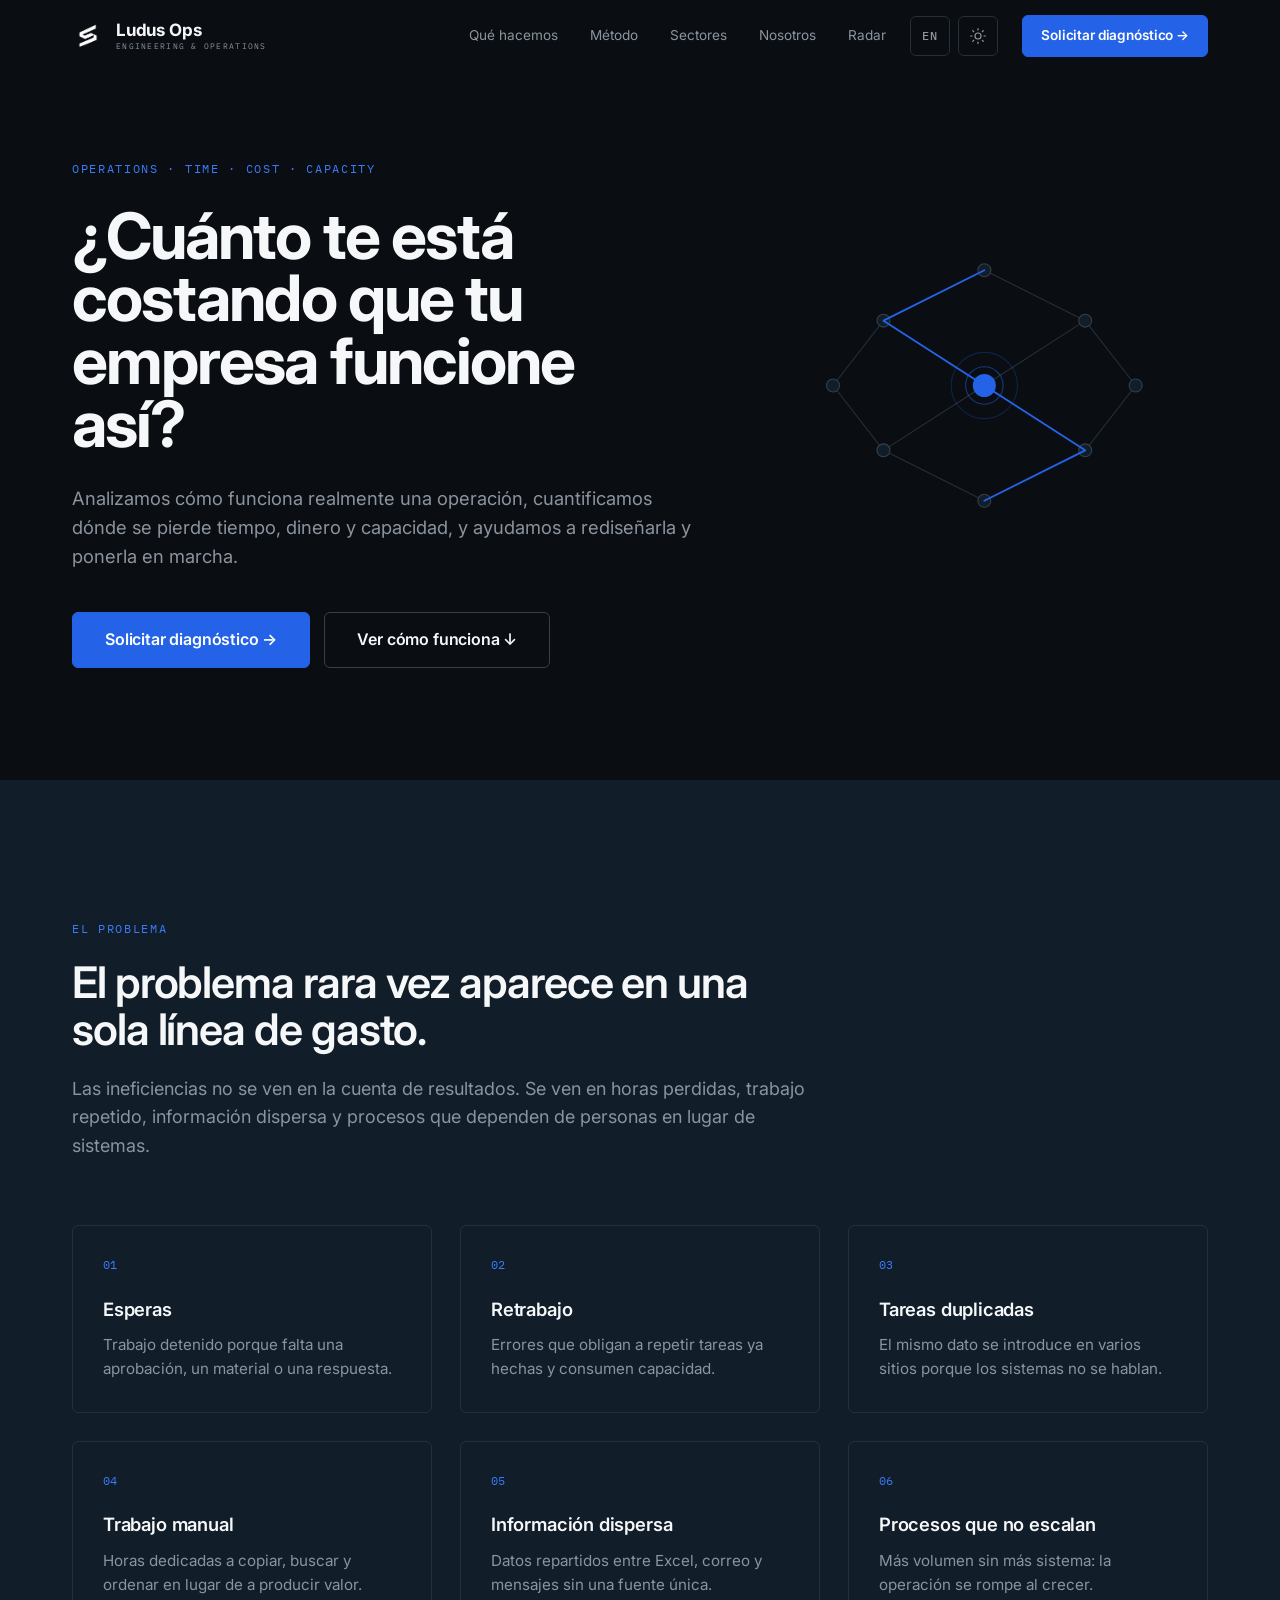
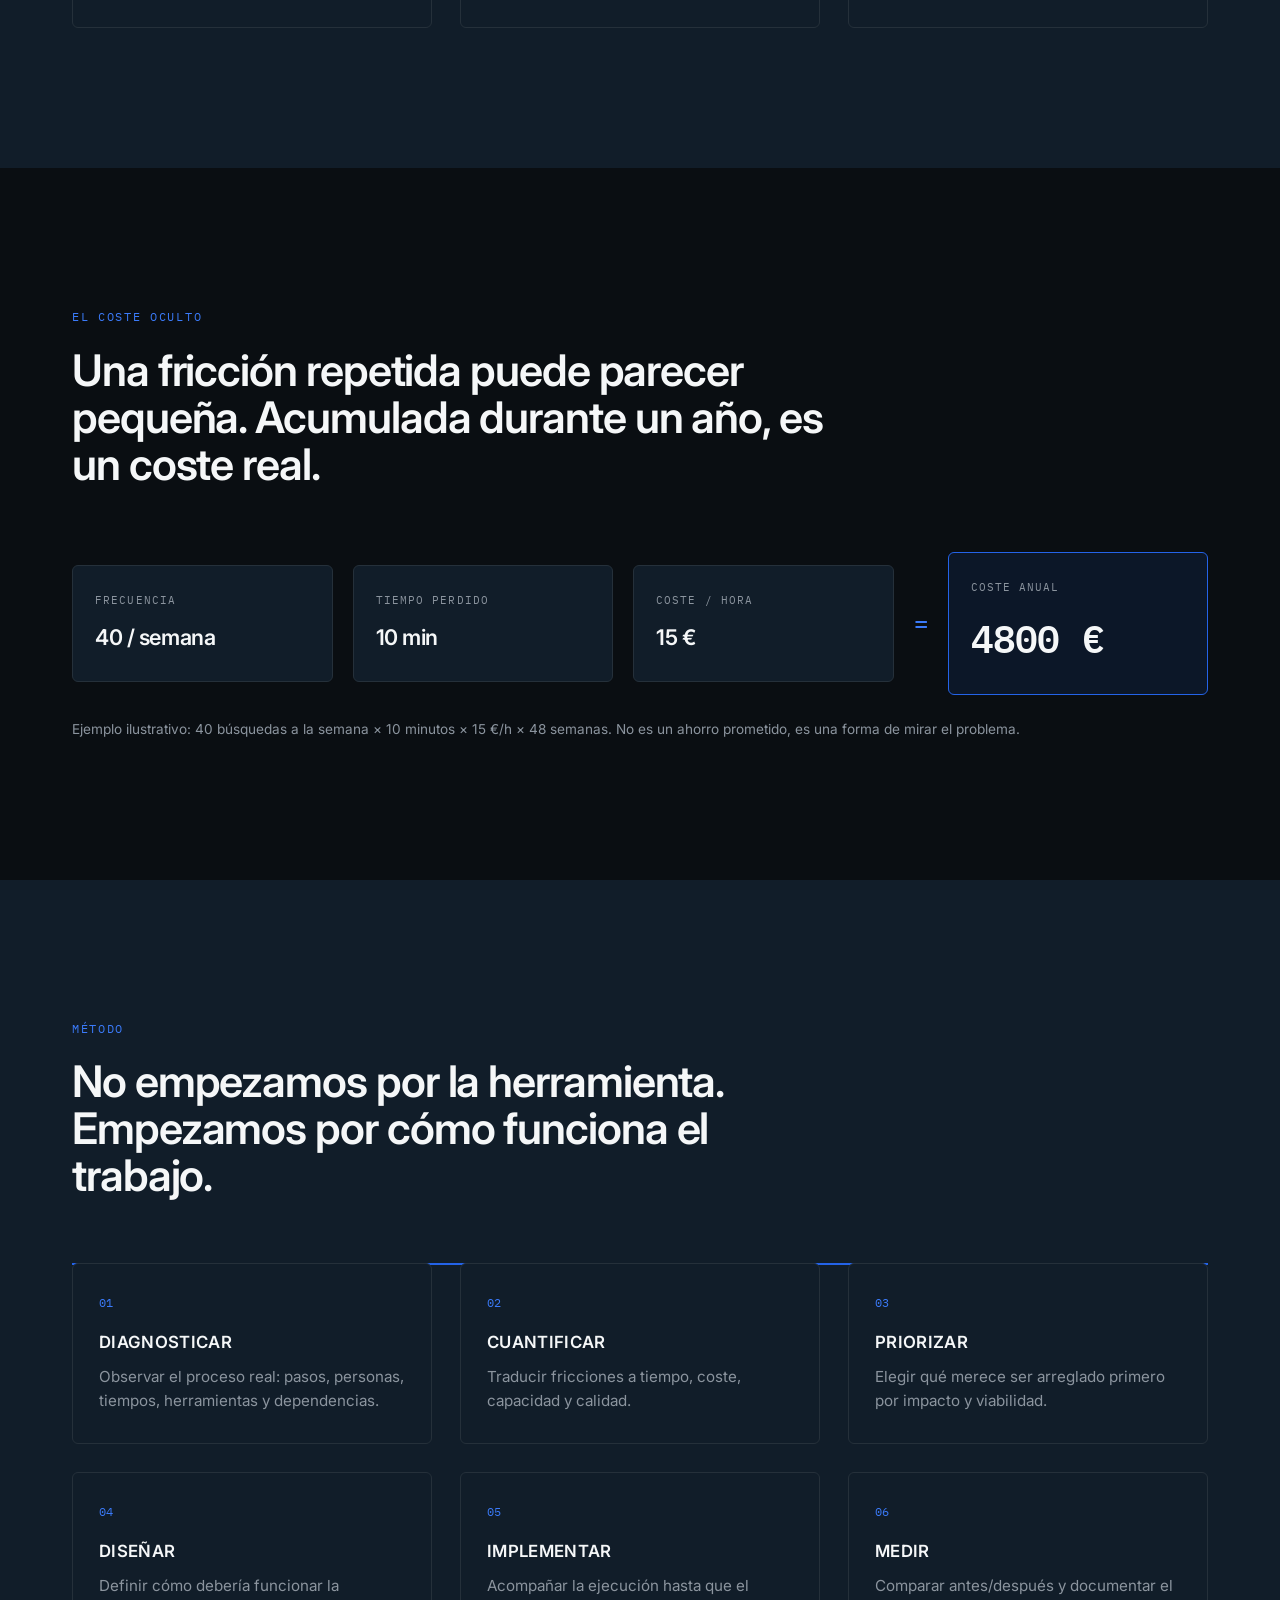
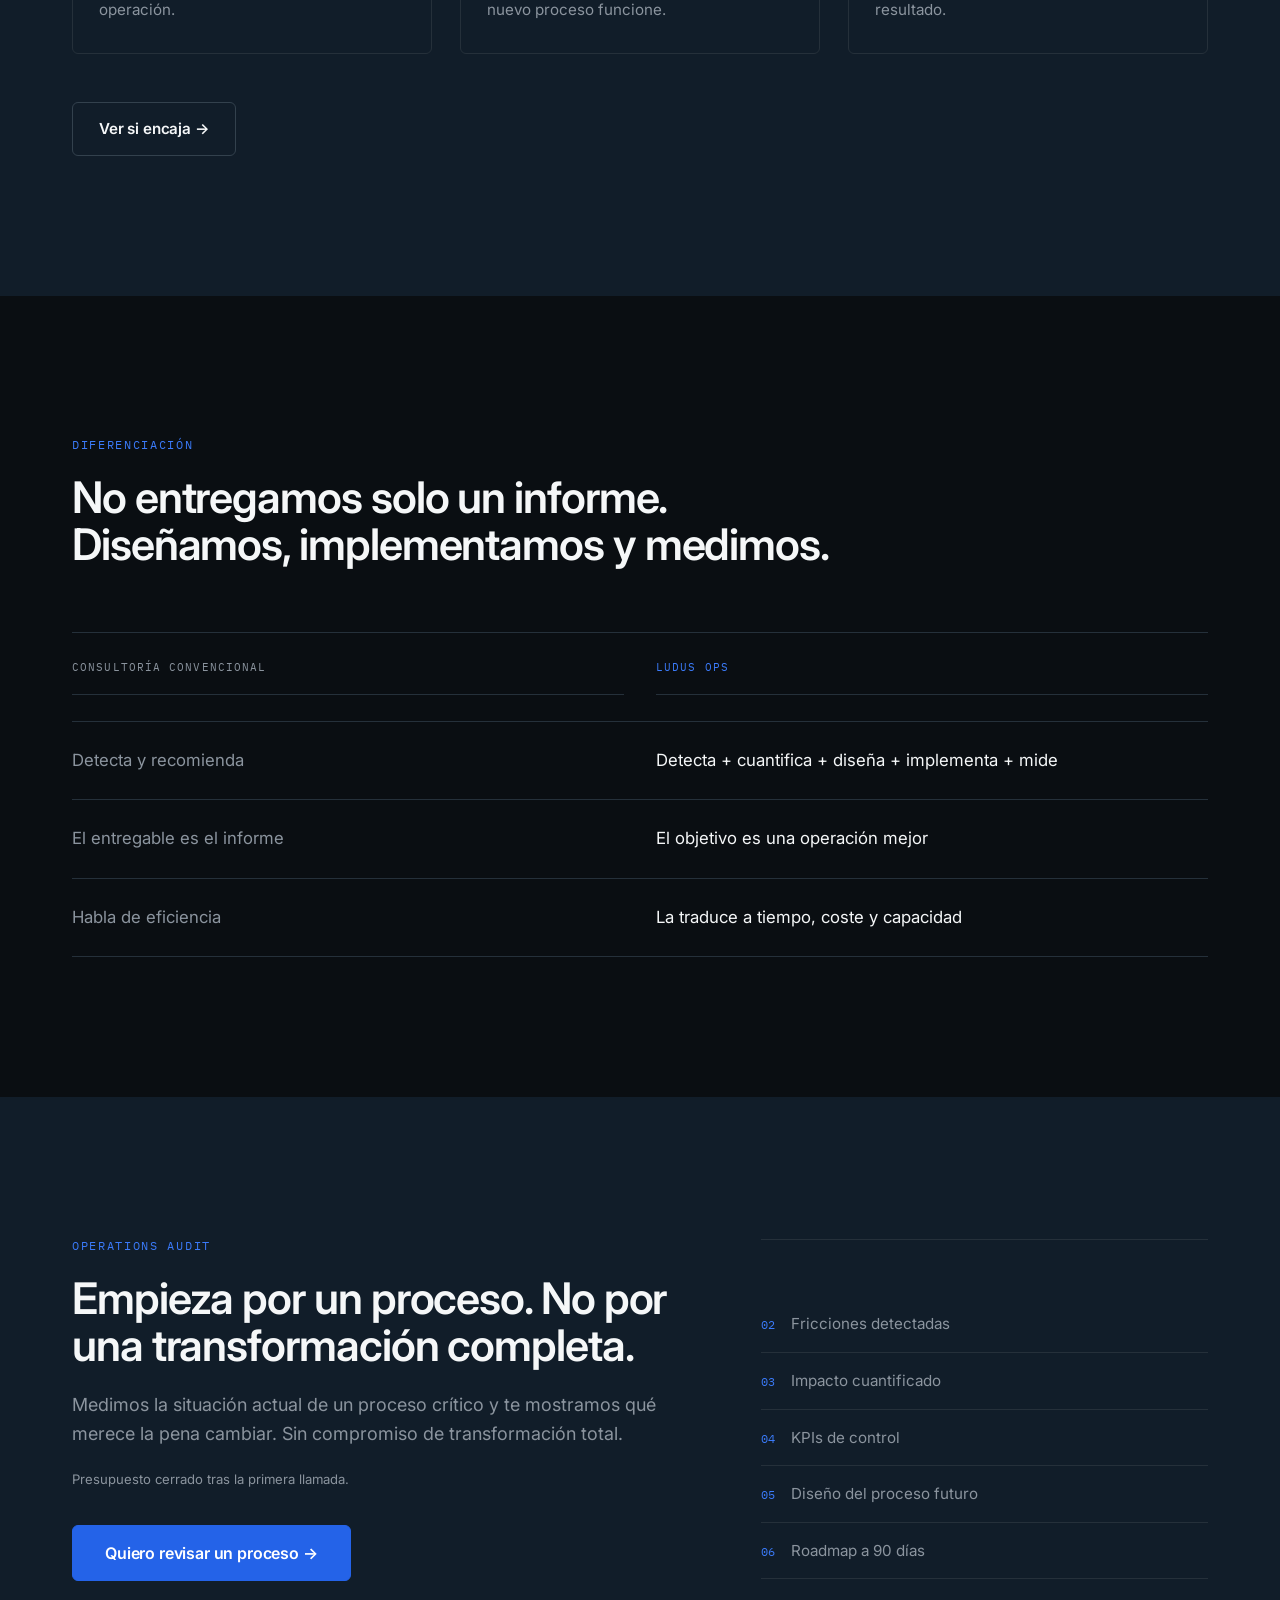
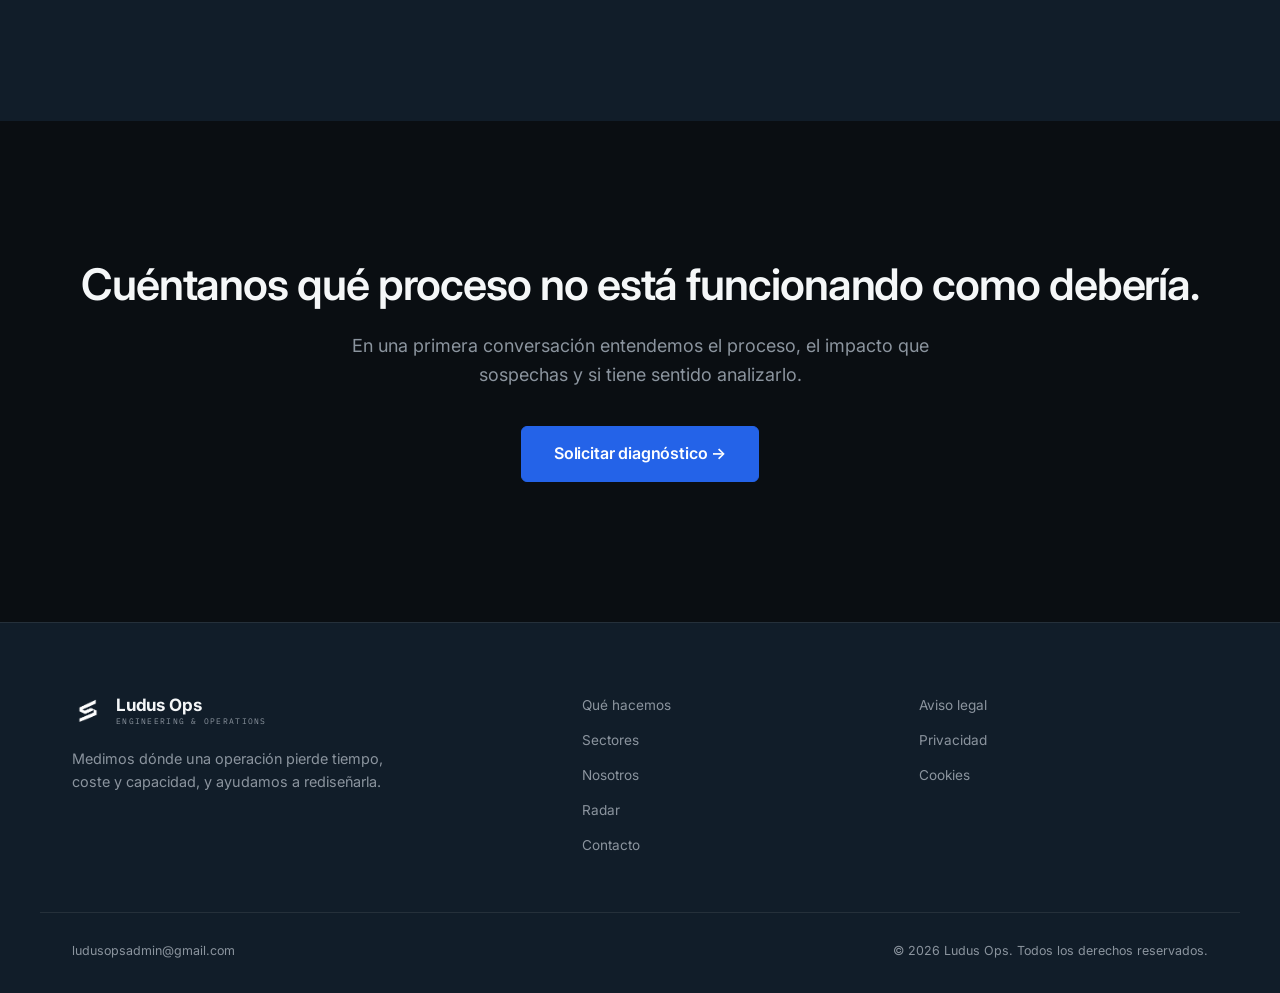
==== commit 339028b3: "Radar operativo: seccion de blog automatizada con fuentes del sector" ====
--- a/index.html
+++ b/index.html
@@ -47,6 +47,7 @@
         <a href="que-hacemos.html#metodo">Método</a>
         <a href="sectores.html">Sectores</a>
         <a href="nosotros.html">Nosotros</a>
+        <a href="blog.html">Radar</a>
         <a class="btn btn--primary nav__cta nav__cta--mobile" href="contacto.html">Solicitar diagnóstico →</a>
       </nav>
 
@@ -325,6 +326,7 @@
         <a href="que-hacemos.html">Qué hacemos</a>
         <a href="sectores.html">Sectores</a>
         <a href="nosotros.html">Nosotros</a>
+        <a href="blog.html">Radar</a>
         <a href="contacto.html">Contacto</a>
       </nav>
 
--- a/style.css
+++ b/style.css
@@ -1015,3 +1015,53 @@
 .legal th, .legal td { text-align: left; padding: 10px 12px; border: 1px solid var(--line); color: var(--fg-muted); vertical-align: top; }
 .legal th { color: var(--fg); background: var(--surface); font-weight: 500; }
 .legal__updated { font-family: var(--font-mono); font-size: 12px; color: var(--fg-muted); margin-top: 20px; }
+
+/* ----------------------------- RADAR ------------------------------------- */
+.radar__note {
+  font-family: var(--font-mono);
+  font-size: 12px;
+  letter-spacing: 0.06em;
+  text-transform: uppercase;
+  color: var(--fg-muted);
+  padding-bottom: 20px;
+  border-bottom: 1px solid var(--line);
+}
+.radar { display: grid; }
+.radar__item {
+  padding: 28px 0;
+  border-bottom: 1px solid var(--line);
+  display: grid;
+  gap: 8px;
+}
+.radar__meta {
+  font-family: var(--font-mono);
+  font-size: 11px;
+  letter-spacing: 0.08em;
+  text-transform: uppercase;
+  color: var(--fg-muted);
+  display: flex;
+  align-items: center;
+  gap: 8px;
+}
+.radar__lang {
+  font-size: 9px;
+  padding: 2px 6px;
+  border: 1px solid var(--line-strong);
+  border-radius: 3px;
+  color: var(--fg-muted);
+}
+.radar__title {
+  font-size: 1.25rem;
+  font-weight: 600;
+  line-height: 1.3;
+  letter-spacing: -0.01em;
+  margin: 0;
+  max-width: 820px;
+}
+.radar__title a { transition: color var(--dur-hover) var(--ease-out); }
+.radar__title a:hover { color: var(--accent-light); }
+.radar__excerpt { color: var(--fg-muted); line-height: 1.65; max-width: 760px; margin: 0; }
+.radar__link { margin: 0; }
+.radar__link a { font-size: 0.85rem; color: var(--accent-light); }
+.radar__link a:hover { text-decoration: underline; text-underline-offset: 3px; }
+.radar__empty { color: var(--fg-muted); padding: 40px 0; }
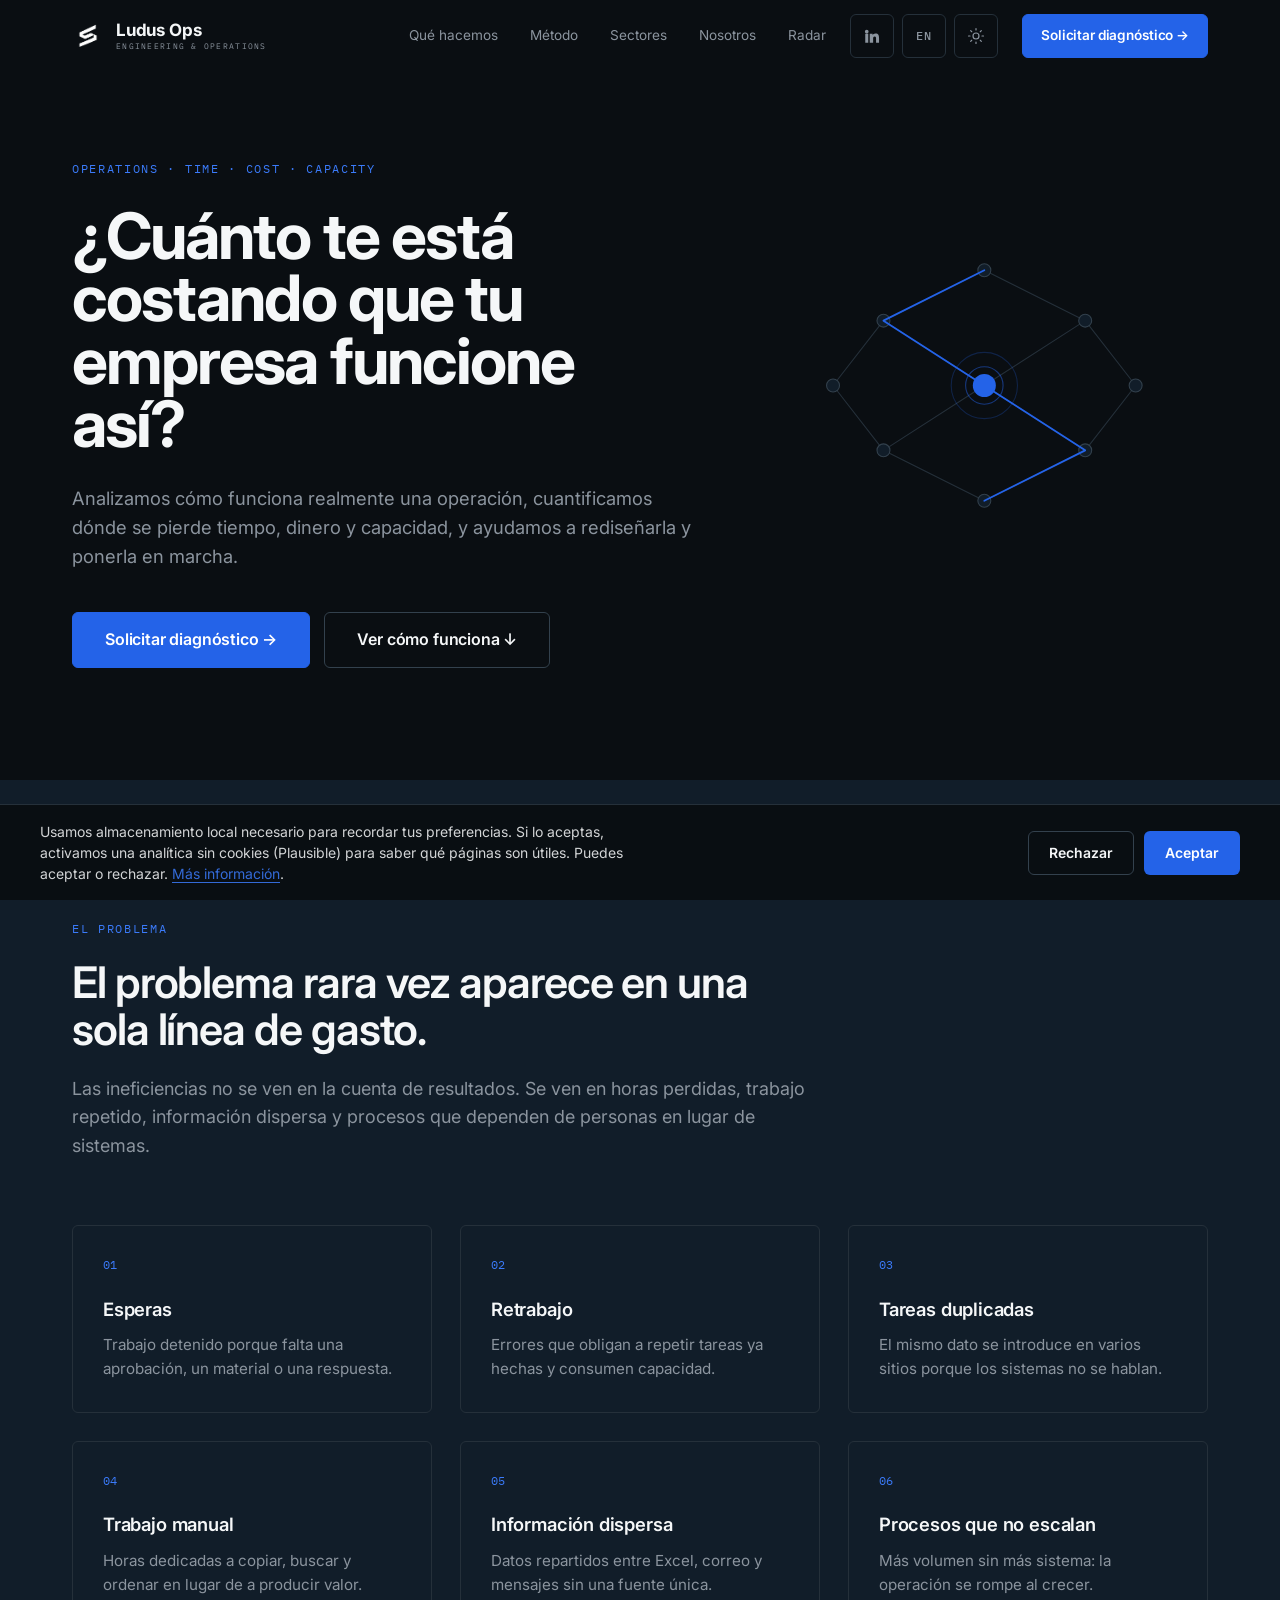
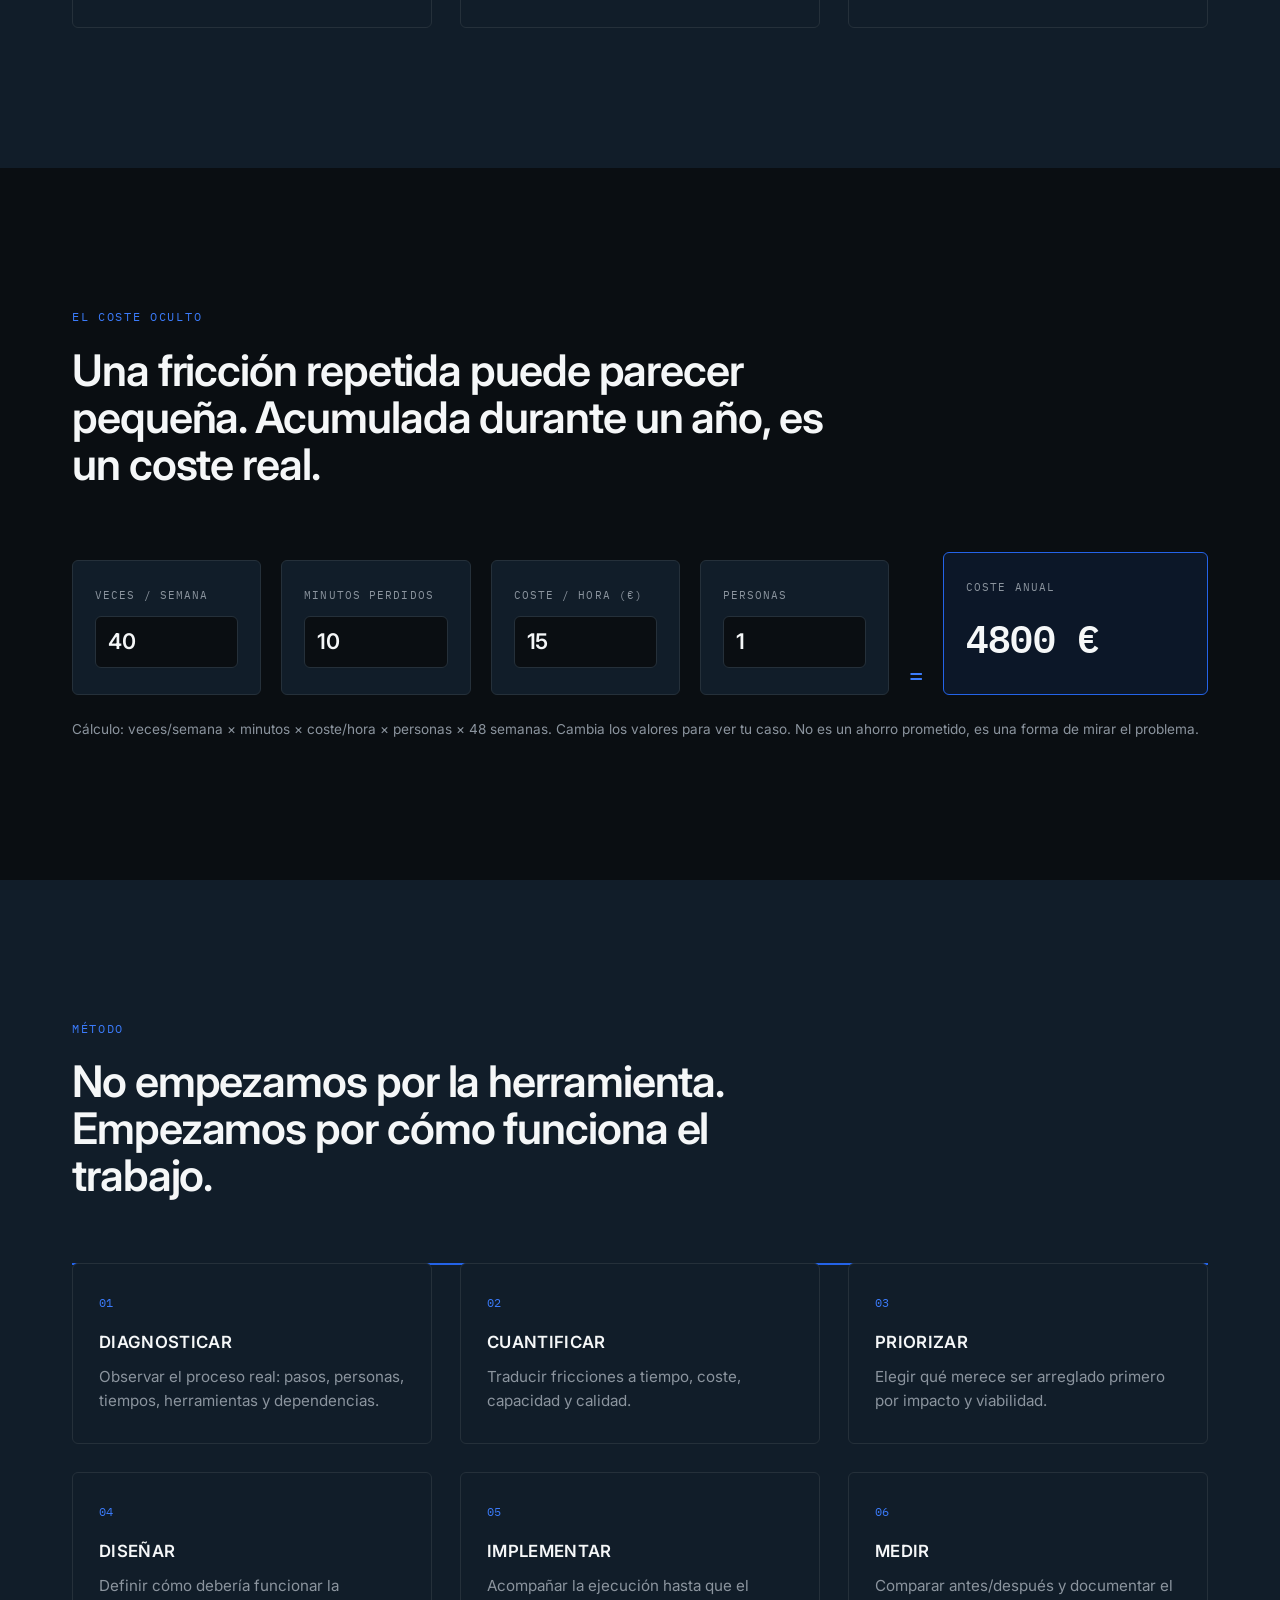
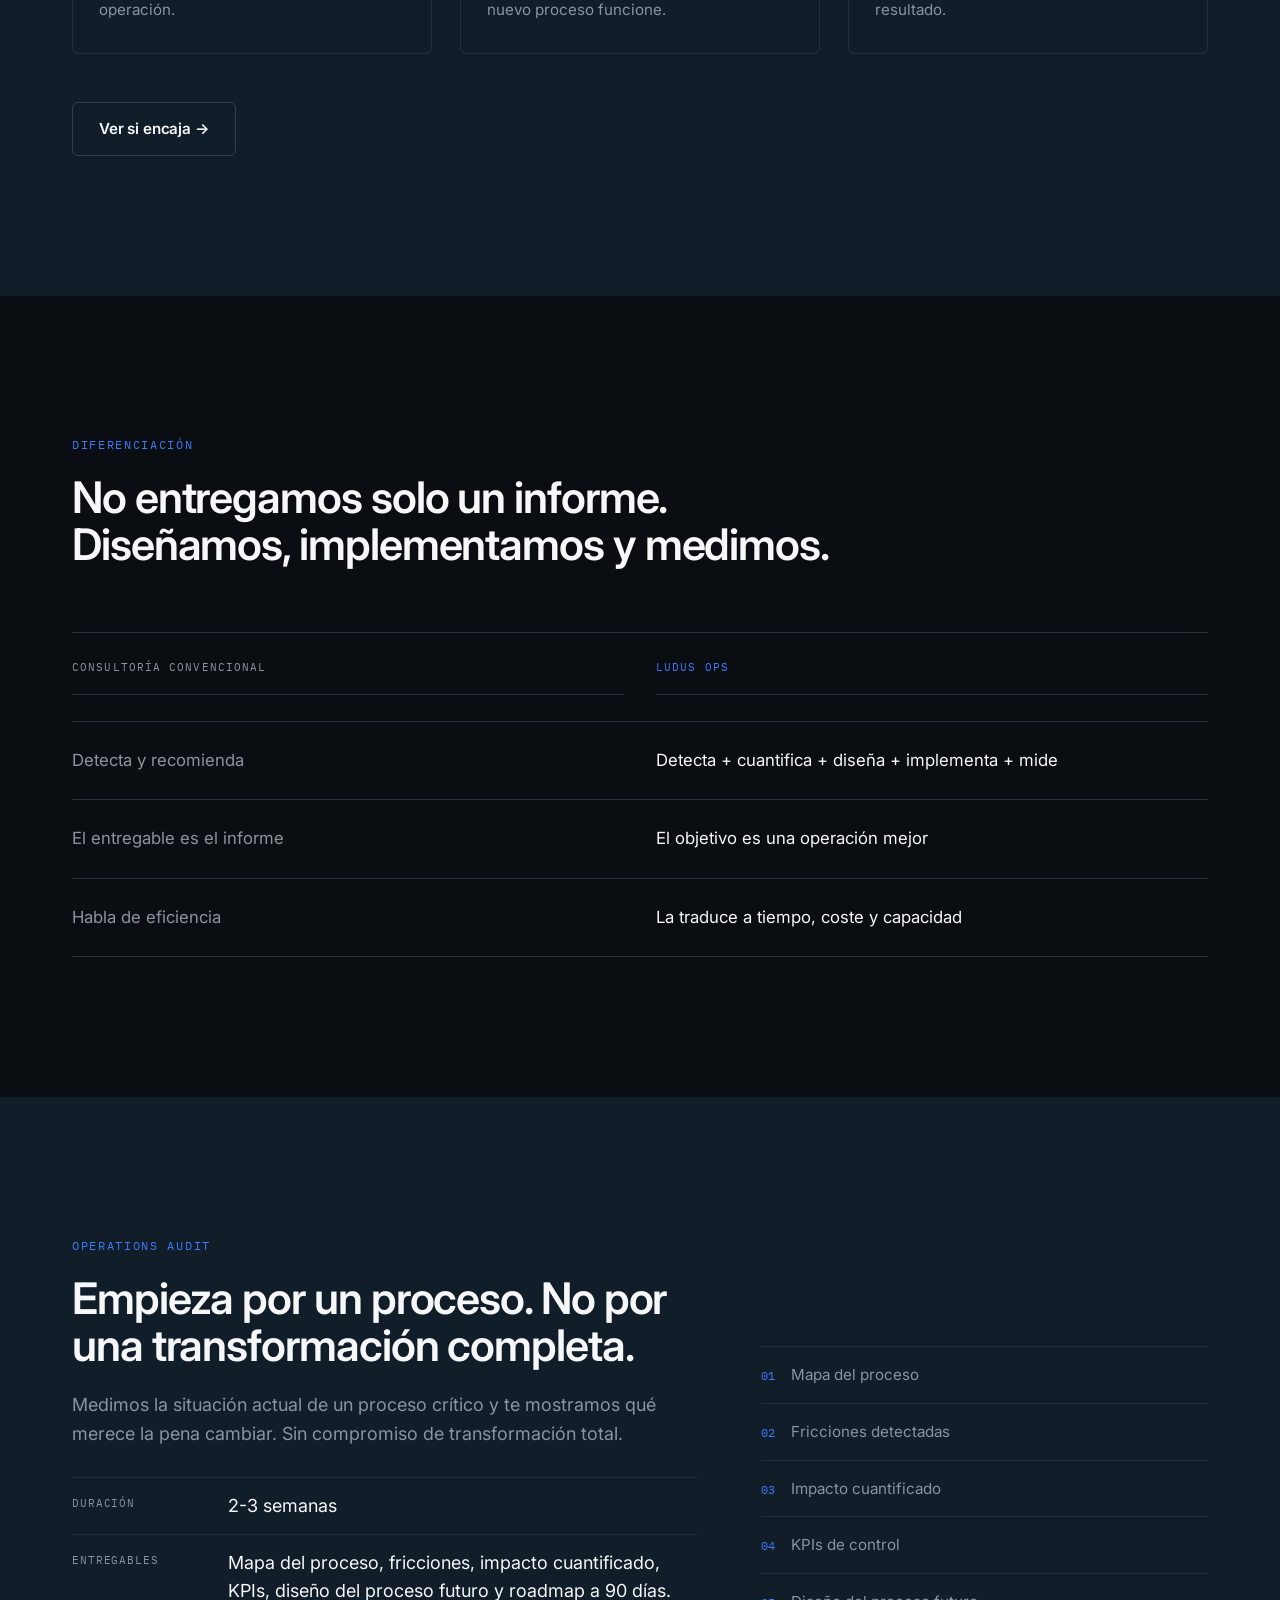
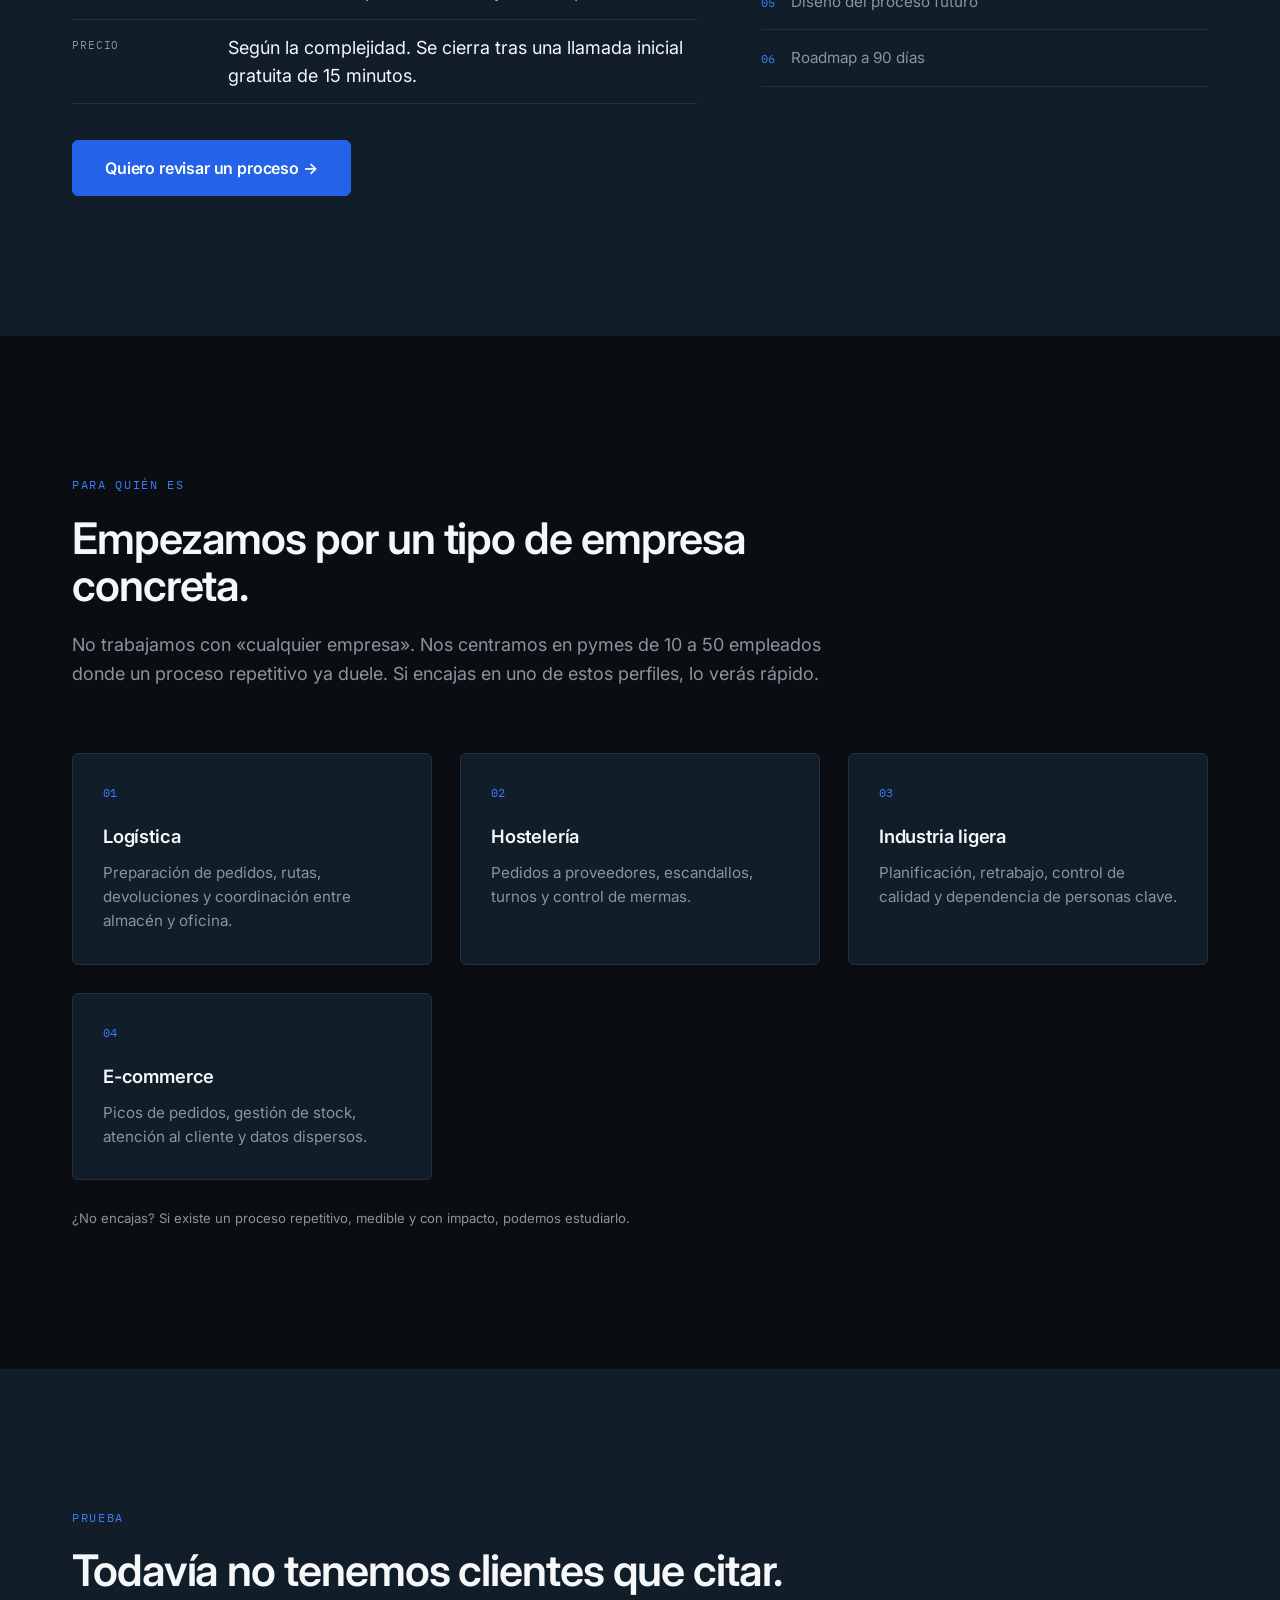
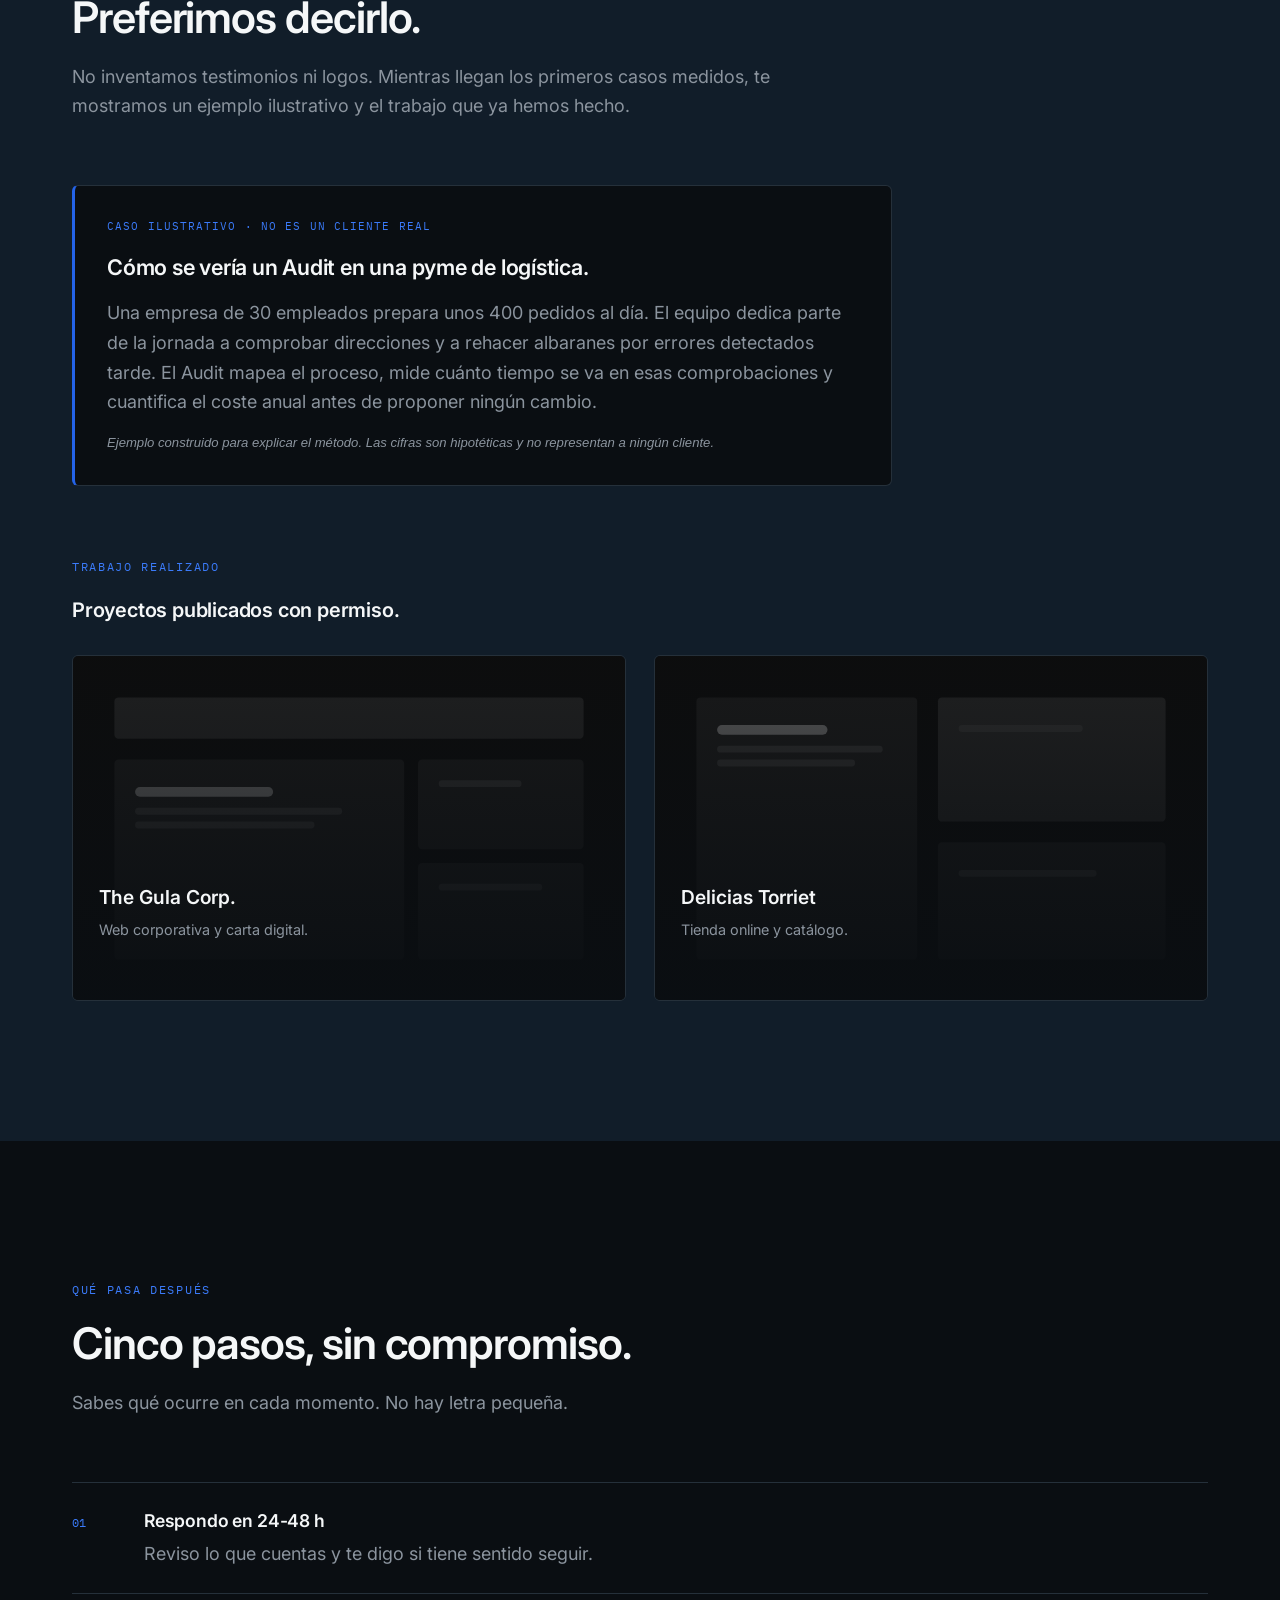
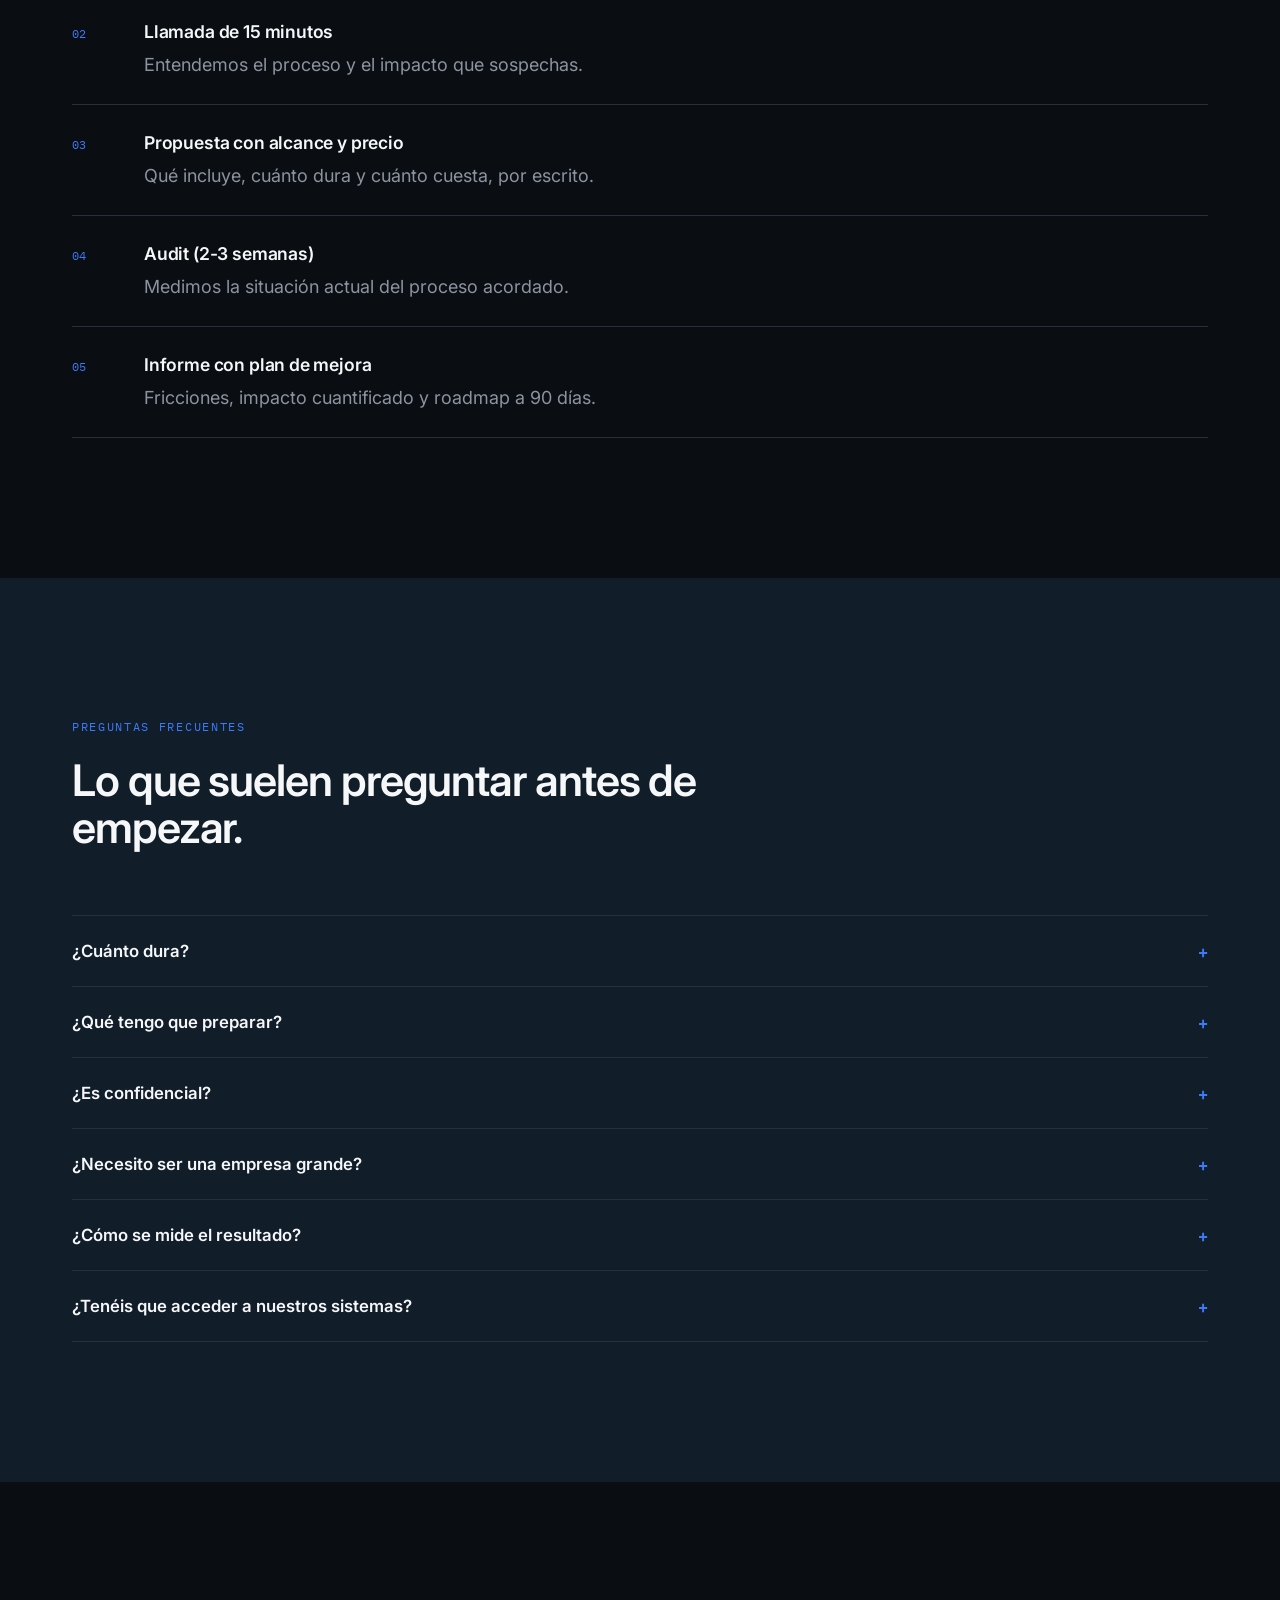
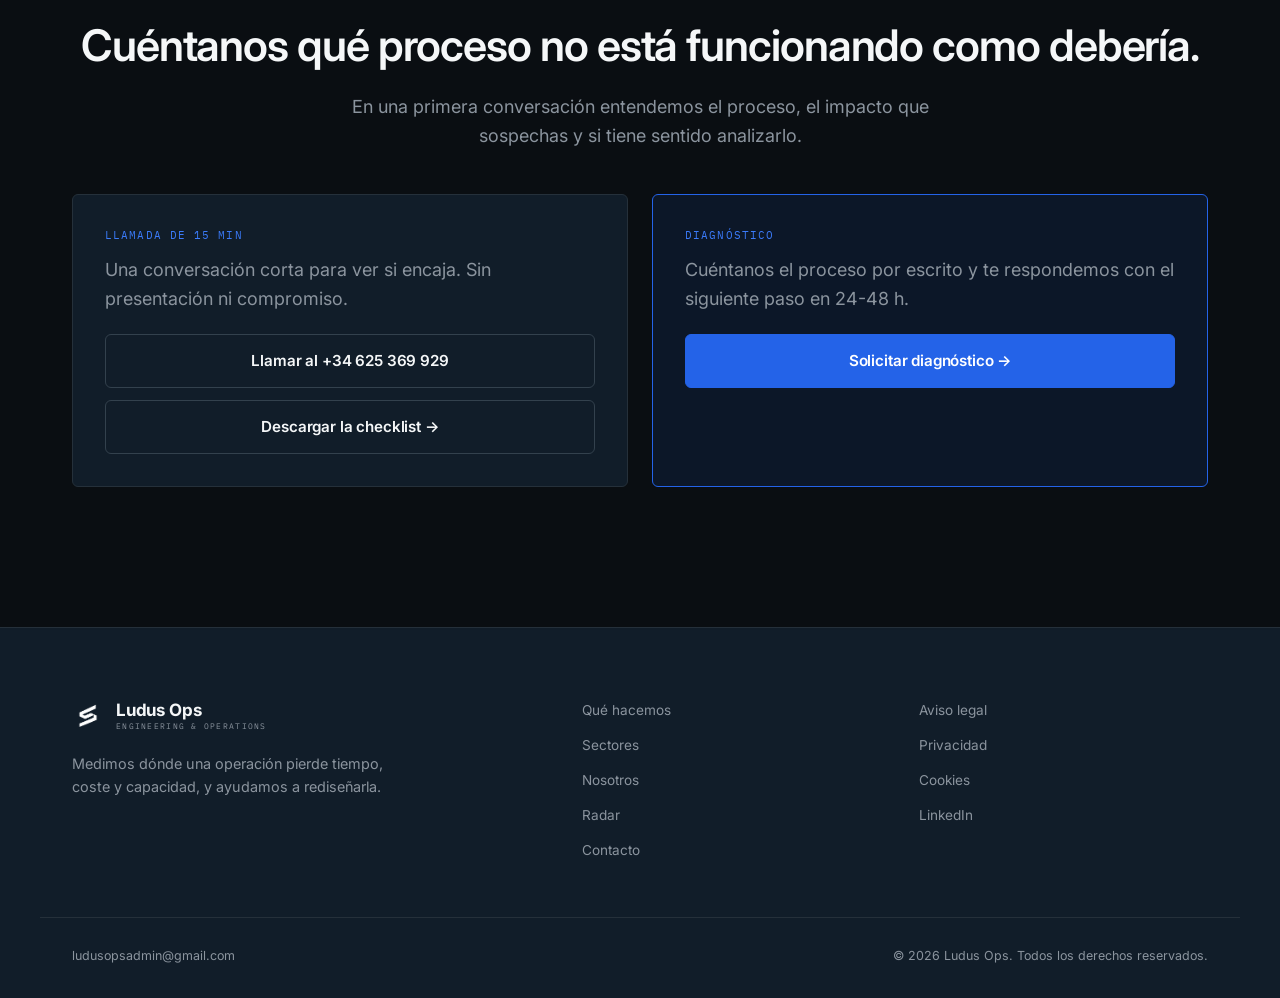
==== commit 178fa831: "Conversion, confianza y medicion: gracias, cookies RGPD, checklist, CTA de dos niveles, prueba socia" ====
--- a/index.html
+++ b/index.html
@@ -20,6 +20,9 @@
   <meta name="twitter:title" content="Ludus Ops — Engineering &amp; Operations Architecture" />
   <meta name="twitter:description" content="Analizamos cómo funciona realmente tu operación y cuantificamos dónde se pierde tiempo, dinero y capacidad." />
   <meta name="twitter:image" content="assets/og-image.svg" />
+
+  <link rel="alternate" hreflang="es" href="https://ludusops.com/" />
+  <link rel="alternate" hreflang="x-default" href="https://ludusops.com/" />
 
   <link rel="icon" type="image/svg+xml" href="assets/favicon.svg" />
   <link rel="preconnect" href="https://fonts.googleapis.com" />
@@ -164,29 +167,33 @@
           <h2 class="h2">Una fricción repetida puede parecer pequeña. Acumulada durante un año, es un coste real.</h2>
         </div>
 
-        <div class="cost" data-reveal-group>
+        <div class="cost" id="costCalc" data-reveal-group>
           <div class="cost__factor" data-reveal>
-            <p class="cost__label">Frecuencia</p>
-            <p class="cost__value">40 / semana</p>
+            <label class="cost__label" for="costFreq">Veces / semana</label>
+            <input class="cost__input" type="number" id="costFreq" min="0" step="1" value="40" inputmode="numeric" aria-label="Veces por semana" />
           </div>
           <div class="cost__factor" data-reveal>
-            <p class="cost__label">Tiempo perdido</p>
-            <p class="cost__value">10 min</p>
+            <label class="cost__label" for="costMin">Minutos perdidos</label>
+            <input class="cost__input" type="number" id="costMin" min="0" step="1" value="10" inputmode="numeric" aria-label="Minutos perdidos por vez" />
           </div>
           <div class="cost__factor" data-reveal>
-            <p class="cost__label">Coste / hora</p>
-            <p class="cost__value">15 €</p>
+            <label class="cost__label" for="costRate">Coste / hora (€)</label>
+            <input class="cost__input" type="number" id="costRate" min="0" step="1" value="15" inputmode="numeric" aria-label="Coste por hora en euros" />
+          </div>
+          <div class="cost__factor" data-reveal>
+            <label class="cost__label" for="costPeople">Personas</label>
+            <input class="cost__input" type="number" id="costPeople" min="0" step="1" value="1" inputmode="numeric" aria-label="Número de personas afectadas" />
           </div>
           <p class="cost__op" aria-hidden="true">=</p>
           <div class="cost__result" data-reveal>
             <p class="cost__label">Coste anual</p>
-            <p class="cost__value" data-count-to="4800" data-count-prefix="" data-count-suffix=" €">0 €</p>
+            <p class="cost__value" id="costResult" aria-live="polite">4.800 €</p>
           </div>
         </div>
 
         <p class="cost__note">
-          Ejemplo ilustrativo: 40 búsquedas a la semana × 10 minutos × 15 €/h × 48 semanas.
-          No es un ahorro prometido, es una forma de mirar el problema.
+          Cálculo: veces/semana × minutos × coste/hora × personas × 48 semanas. Cambia los valores
+          para ver tu caso. No es un ahorro prometido, es una forma de mirar el problema.
         </p>
       </div>
     </section>
@@ -281,7 +288,11 @@
             Medimos la situación actual de un proceso crítico y te mostramos qué merece
             la pena cambiar. Sin compromiso de transformación total.
           </p>
-          <p class="form__note" style="margin-top: 20px;">Presupuesto cerrado tras la primera llamada.</p>
+          <dl class="scope">
+            <div class="scope__row"><dt>Duración</dt><dd>2-3 semanas</dd></div>
+            <div class="scope__row"><dt>Entregables</dt><dd>Mapa del proceso, fricciones, impacto cuantificado, KPIs, diseño del proceso futuro y roadmap a 90 días.</dd></div>
+            <div class="scope__row"><dt>Precio</dt><dd>Según la complejidad. Se cierra tras una llamada inicial gratuita de 15 minutos.</dd></div>
+          </dl>
           <div style="margin-top: 36px;">
             <a class="btn btn--primary btn--lg" href="contacto.html">Quiero revisar un proceso →</a>
           </div>
@@ -298,12 +309,168 @@
       </div>
     </section>
 
+    <!-- ============================= PARA QUIÉN ============================= -->
+    <section class="section" id="para-quien">
+      <div class="container">
+        <div class="section__head">
+          <p class="eyebrow">PARA QUIÉN ES</p>
+          <h2 class="h2">Empezamos por un tipo de empresa concreta.</h2>
+          <p class="lead">
+            No trabajamos con «cualquier empresa». Nos centramos en pymes de 10 a 50 empleados
+            donde un proceso repetitivo ya duele. Si encajas en uno de estos perfiles, lo verás rápido.
+          </p>
+        </div>
+        <ul class="grid grid--3" data-reveal-group>
+          <li class="card" data-reveal>
+            <span class="card__num">01</span>
+            <h3 class="card__title">Logística</h3>
+            <p class="card__text">Preparación de pedidos, rutas, devoluciones y coordinación entre almacén y oficina.</p>
+          </li>
+          <li class="card" data-reveal>
+            <span class="card__num">02</span>
+            <h3 class="card__title">Hostelería</h3>
+            <p class="card__text">Pedidos a proveedores, escandallos, turnos y control de mermas.</p>
+          </li>
+          <li class="card" data-reveal>
+            <span class="card__num">03</span>
+            <h3 class="card__title">Industria ligera</h3>
+            <p class="card__text">Planificación, retrabajo, control de calidad y dependencia de personas clave.</p>
+          </li>
+          <li class="card" data-reveal>
+            <span class="card__num">04</span>
+            <h3 class="card__title">E-commerce</h3>
+            <p class="card__text">Picos de pedidos, gestión de stock, atención al cliente y datos dispersos.</p>
+          </li>
+        </ul>
+        <p class="form__note" style="margin-top: 28px;">¿No encajas? Si existe un proceso repetitivo, medible y con impacto, podemos estudiarlo.</p>
+      </div>
+    </section>
+
+    <!-- ============================= PRUEBA ============================= -->
+    <section class="section section--surface" id="prueba">
+      <div class="container">
+        <div class="section__head">
+          <p class="eyebrow">PRUEBA</p>
+          <h2 class="h2">Todavía no tenemos clientes que citar. Preferimos decirlo.</h2>
+          <p class="lead">
+            No inventamos testimonios ni logos. Mientras llegan los primeros casos medidos,
+            te mostramos un ejemplo ilustrativo y el trabajo que ya hemos hecho.
+          </p>
+        </div>
+
+        <article class="illustrative" data-reveal>
+          <p class="illustrative__tag">CASO ILUSTRATIVO · NO ES UN CLIENTE REAL</p>
+          <h3 class="illustrative__title">Cómo se vería un Audit en una pyme de logística.</h3>
+          <p class="illustrative__text">
+            Una empresa de 30 empleados prepara unos 400 pedidos al día. El equipo dedica parte
+            de la jornada a comprobar direcciones y a rehacer albaranes por errores detectados
+            tarde. El Audit mapea el proceso, mide cuánto tiempo se va en esas comprobaciones y
+            cuantifica el coste anual antes de proponer ningún cambio.
+          </p>
+          <p class="illustrative__note">
+            Ejemplo construido para explicar el método. Las cifras son hipotéticas y no representan a ningún cliente.
+          </p>
+        </article>
+
+        <div class="section__head" style="margin-top: 72px; margin-bottom: 32px;">
+          <p class="eyebrow">TRABAJO REALIZADO</p>
+          <h2 class="h3">Proyectos publicados con permiso.</h2>
+        </div>
+        <div class="grid grid--2" data-reveal-group>
+          <a class="card--project" href="nosotros.html" data-reveal>
+            <img src="assets/proyecto-gulacor.svg" alt="Proyecto The Gula Corp." loading="lazy" />
+            <span class="card--project__overlay">
+              <span class="card--project__title">The Gula Corp.</span>
+              <span class="card--project__text">Web corporativa y carta digital.</span>
+              <span class="card--project__link">Ver en Nosotros →</span>
+            </span>
+          </a>
+          <a class="card--project" href="nosotros.html" data-reveal>
+            <img src="assets/proyecto-torriet.svg" alt="Proyecto Delicias Torriet" loading="lazy" />
+            <span class="card--project__overlay">
+              <span class="card--project__title">Delicias Torriet</span>
+              <span class="card--project__text">Tienda online y catálogo.</span>
+              <span class="card--project__link">Ver en Nosotros →</span>
+            </span>
+          </a>
+        </div>
+      </div>
+    </section>
+
+    <!-- ============================= QUÉ PASA DESPUÉS ============================= -->
+    <section class="section" id="proceso">
+      <div class="container">
+        <div class="section__head">
+          <p class="eyebrow">QUÉ PASA DESPUÉS</p>
+          <h2 class="h2">Cinco pasos, sin compromiso.</h2>
+          <p class="lead">Sabes qué ocurre en cada momento. No hay letra pequeña.</p>
+        </div>
+        <ol class="steps" data-reveal-group>
+          <li class="steps__item" data-reveal><span class="steps__num">01</span><div><p class="steps__title">Respondo en 24-48 h</p><p class="steps__text">Reviso lo que cuentas y te digo si tiene sentido seguir.</p></div></li>
+          <li class="steps__item" data-reveal><span class="steps__num">02</span><div><p class="steps__title">Llamada de 15 minutos</p><p class="steps__text">Entendemos el proceso y el impacto que sospechas.</p></div></li>
+          <li class="steps__item" data-reveal><span class="steps__num">03</span><div><p class="steps__title">Propuesta con alcance y precio</p><p class="steps__text">Qué incluye, cuánto dura y cuánto cuesta, por escrito.</p></div></li>
+          <li class="steps__item" data-reveal><span class="steps__num">04</span><div><p class="steps__title">Audit (2-3 semanas)</p><p class="steps__text">Medimos la situación actual del proceso acordado.</p></div></li>
+          <li class="steps__item" data-reveal><span class="steps__num">05</span><div><p class="steps__title">Informe con plan de mejora</p><p class="steps__text">Fricciones, impacto cuantificado y roadmap a 90 días.</p></div></li>
+        </ol>
+      </div>
+    </section>
+
+    <!-- ============================= FAQ ============================= -->
+    <section class="section section--surface" id="faq">
+      <div class="container">
+        <div class="section__head">
+          <p class="eyebrow">PREGUNTAS FRECUENTES</p>
+          <h2 class="h2">Lo que suelen preguntar antes de empezar.</h2>
+        </div>
+        <div class="faq">
+          <details class="faq__item">
+            <summary class="faq__q">¿Cuánto dura?</summary>
+            <p class="faq__a">Un Audit de un proceso acotado suele durar 2-3 semanas. El alcance y el calendario se definen antes de empezar.</p>
+          </details>
+          <details class="faq__item">
+            <summary class="faq__q">¿Qué tengo que preparar?</summary>
+            <p class="faq__a">Nada especial. Con que nos cuentes el proceso, nos dejes observar cómo se trabaja y hablar con el equipo es suficiente.</p>
+          </details>
+          <details class="faq__item">
+            <summary class="faq__q">¿Es confidencial?</summary>
+            <p class="faq__a">Sí. Lo que compartes se trata de forma confidencial y no se publica ningún caso sin tu permiso por escrito.</p>
+          </details>
+          <details class="faq__item">
+            <summary class="faq__q">¿Necesito ser una empresa grande?</summary>
+            <p class="faq__a">No. El criterio no es el tamaño, sino que exista un proceso repetitivo, medible y con impacto. Trabajamos sobre todo con pymes de 10 a 50 empleados.</p>
+          </details>
+          <details class="faq__item">
+            <summary class="faq__q">¿Cómo se mide el resultado?</summary>
+            <p class="faq__a">Con una línea base antes de intervenir y la misma medición después. Sin línea base no hay mejora demostrable.</p>
+          </details>
+          <details class="faq__item">
+            <summary class="faq__q">¿Tenéis que acceder a nuestros sistemas?</summary>
+            <p class="faq__a">No necesariamente. Trabajamos con lo que ya existe: observación del trabajo, entrevistas y los datos de los que dispongáis.</p>
+          </details>
+        </div>
+      </div>
+    </section>
+
     <!-- ============================= CTA FINAL ============================= -->
-    <section class="cta-final">
+    <section class="cta-final" id="contacto-cta">
       <div class="container">
         <h2 class="h2" data-reveal>Cuéntanos qué proceso no está funcionando como debería.</h2>
         <p class="lead" data-reveal>En una primera conversación entendemos el proceso, el impacto que sospechas y si tiene sentido analizarlo.</p>
-        <a class="btn btn--primary btn--lg" href="contacto.html" data-reveal>Solicitar diagnóstico →</a>
+
+        <div class="cta-levels" data-reveal-group>
+          <div class="cta-level" data-reveal>
+            <p class="cta-level__tag">LLAMADA DE 15 MIN</p>
+            <p class="cta-level__text">Una conversación corta para ver si encaja. Sin presentación ni compromiso.</p>
+            <a class="btn btn--ghost" href="tel:+34625369929">Llamar al +34 625 369 929</a>
+            <a class="btn btn--ghost is-hidden" id="homeCal" target="_blank" rel="noopener">Reservar en el calendario →</a>
+            <a class="btn btn--ghost" href="checklist.html">Descargar la checklist →</a>
+          </div>
+          <div class="cta-level cta-level--primary" data-reveal>
+            <p class="cta-level__tag">DIAGNÓSTICO</p>
+            <p class="cta-level__text">Cuéntanos el proceso por escrito y te respondemos con el siguiente paso en 24-48 h.</p>
+            <a class="btn btn--primary" href="contacto.html">Solicitar diagnóstico →</a>
+          </div>
+        </div>
       </div>
     </section>
   </main>
--- a/style.css
+++ b/style.css
@@ -260,7 +260,7 @@
 .nav__links > a:hover::after,
 .nav__links > a.is-active::after { transform: scaleX(1); }
 
-.nav__cta { min-height: 42px; padding: 0 18px; font-size: 0.85rem; }
+.nav__cta { min-height: 44px; padding: 0 18px; font-size: 0.85rem; }
 .nav__cta--mobile { display: none; }
 
 .nav__toggle {
@@ -392,7 +392,7 @@
 .card__text { font-size: 0.95rem; line-height: 1.6; color: var(--fg-muted); }
 
 /* ----------------------------- COST FORMULA ------------------------------ */
-.cost { display: grid; grid-template-columns: repeat(3, 1fr) auto 1fr; gap: 20px; align-items: center; }
+.cost { display: grid; grid-template-columns: repeat(4, 1fr) auto 1.4fr; gap: 20px; align-items: end; }
 .cost__factor {
   background: var(--surface);
   border: 1px solid var(--line);
@@ -400,6 +400,7 @@
   padding: 26px 22px;
 }
 .cost__label {
+  display: block;
   font-family: var(--font-mono);
   font-size: 11px;
   letter-spacing: 0.1em;
@@ -408,6 +409,20 @@
   margin-bottom: 12px;
 }
 .cost__value { font-size: 1.35rem; font-weight: 600; letter-spacing: -0.02em; }
+.cost__input {
+  width: 100%;
+  background: var(--bg);
+  border: 1px solid var(--line);
+  border-radius: var(--radius);
+  color: var(--fg);
+  font: inherit;
+  font-size: 1.35rem;
+  font-weight: 600;
+  letter-spacing: -0.02em;
+  padding: 8px 12px;
+  min-height: 48px;
+}
+.cost__input:focus { border-color: var(--accent); outline: none; box-shadow: 0 0 0 3px var(--accent-soft); }
 .cost__op { font-family: var(--font-mono); font-size: 1.5rem; color: var(--accent-light); text-align: center; }
 .cost__result {
   background: var(--accent-soft);
@@ -807,7 +822,7 @@
   display: inline-flex;
   align-items: center;
   justify-content: center;
-  width: 40px; height: 40px;
+  width: 44px; height: 44px;
   border: 1px solid var(--line);
   background: transparent;
   border-radius: var(--radius);
@@ -946,7 +961,7 @@
 .drawer__eyebrow { margin: 0; }
 .drawer__close {
   display: inline-flex; align-items: center; justify-content: center;
-  width: 40px; height: 40px; border-radius: var(--radius);
+  width: 44px; height: 44px; border-radius: var(--radius);
   border: 1px solid var(--line); background: transparent; color: var(--fg-muted); cursor: pointer;
   transition: color var(--dur-hover), border-color var(--dur-hover);
 }
@@ -1065,3 +1080,119 @@
 .radar__link a { font-size: 0.85rem; color: var(--accent-light); }
 .radar__link a:hover { text-decoration: underline; text-underline-offset: 3px; }
 .radar__empty { color: var(--fg-muted); padding: 40px 0; }
+
+/* ----------------------------- CHECKLIST --------------------------------- */
+.opt { color: var(--fg-muted); text-transform: none; letter-spacing: 0; font-weight: 400; }
+.checklist { border-top: 1px solid var(--line); }
+.checklist__item {
+  display: grid;
+  grid-template-columns: 48px 1fr;
+  gap: 24px;
+  align-items: baseline;
+  padding: 24px 0;
+  border-bottom: 1px solid var(--line);
+}
+.checklist__num { font-family: var(--font-mono); font-size: 12px; color: var(--accent-light); }
+.checklist__title { font-size: 1.1rem; font-weight: 600; letter-spacing: -0.01em; }
+.checklist__text { color: var(--fg-muted); line-height: 1.6; margin-top: 6px; }
+.checklist__actions { display: flex; flex-wrap: wrap; gap: 14px; margin-top: 40px; }
+@media (max-width: 768px) {
+  .checklist__item { grid-template-columns: 1fr; gap: 8px; }
+  .checklist__actions { flex-direction: column; }
+  .checklist__actions .btn { width: 100%; }
+}
+
+/* ----------------------------- AUDIT SCOPE ------------------------------- */
+.scope { margin-top: 28px; border-top: 1px solid var(--line); }
+.scope__row {
+  display: grid;
+  grid-template-columns: 140px 1fr;
+  gap: 16px;
+  padding: 14px 0;
+  border-bottom: 1px solid var(--line);
+}
+.scope__row dt {
+  font-family: var(--font-mono);
+  font-size: 11px;
+  letter-spacing: 0.08em;
+  text-transform: uppercase;
+  color: var(--fg-muted);
+  padding-top: 3px;
+}
+.scope__row dd { color: var(--fg); line-height: 1.55; }
+
+/* ----------------------------- ILLUSTRATIVE CASE ------------------------- */
+.illustrative {
+  border: 1px solid var(--line);
+  border-left: 3px solid var(--accent);
+  border-radius: var(--radius);
+  padding: 32px;
+  background: var(--bg);
+  max-width: 820px;
+}
+.illustrative__tag {
+  font-family: var(--font-mono);
+  font-size: 11px;
+  letter-spacing: 0.1em;
+  text-transform: uppercase;
+  color: var(--accent-light);
+  margin-bottom: 16px;
+}
+.illustrative__title { font-size: 1.35rem; font-weight: 600; letter-spacing: -0.01em; margin-bottom: 14px; }
+.illustrative__text { color: var(--fg-muted); line-height: 1.65; }
+.illustrative__note { margin-top: 16px; font-size: 0.82rem; color: var(--fg-muted); font-style: italic; }
+
+/* ----------------------------- STEPS ------------------------------------- */
+.steps { border-top: 1px solid var(--line); }
+.steps__item {
+  display: grid;
+  grid-template-columns: 48px 1fr;
+  gap: 24px;
+  align-items: baseline;
+  padding: 24px 0;
+  border-bottom: 1px solid var(--line);
+}
+.steps__num { font-family: var(--font-mono); font-size: 12px; color: var(--accent-light); }
+.steps__title { font-size: 1.1rem; font-weight: 600; letter-spacing: -0.01em; }
+.steps__text { color: var(--fg-muted); line-height: 1.6; margin-top: 6px; }
+
+/* ----------------------------- CTA LEVELS -------------------------------- */
+.cta-levels { display: grid; grid-template-columns: 1fr 1fr; gap: 24px; margin-top: 44px; text-align: left; }
+.cta-level {
+  border: 1px solid var(--line);
+  border-radius: var(--radius);
+  padding: 32px;
+  display: flex;
+  flex-direction: column;
+  gap: 12px;
+  background: var(--surface);
+}
+.cta-level--primary { border-color: var(--accent); background: var(--accent-soft); }
+.cta-level__tag {
+  font-family: var(--font-mono);
+  font-size: 11px;
+  letter-spacing: 0.1em;
+  text-transform: uppercase;
+  color: var(--accent-light);
+}
+.cta-level__text { color: var(--fg-muted); line-height: 1.6; margin-bottom: 8px; }
+.cta-level .btn { width: 100%; }
+
+@media (max-width: 768px) {
+  .scope__row { grid-template-columns: 1fr; gap: 4px; }
+  .steps__item { grid-template-columns: 1fr; gap: 8px; }
+  .cta-levels { grid-template-columns: 1fr; }
+}
+
+/* ----------------------------- ACCESSIBILITY ----------------------------- */
+a:focus-visible,
+button:focus-visible,
+summary:focus-visible,
+[tabindex]:focus-visible {
+  outline: 2px solid var(--accent-light);
+  outline-offset: 2px;
+  border-radius: 2px;
+}
+@media (prefers-reduced-motion: reduce) {
+  .btn:hover, .card:hover, .service:hover, .card--sector:hover { transform: none; }
+}
